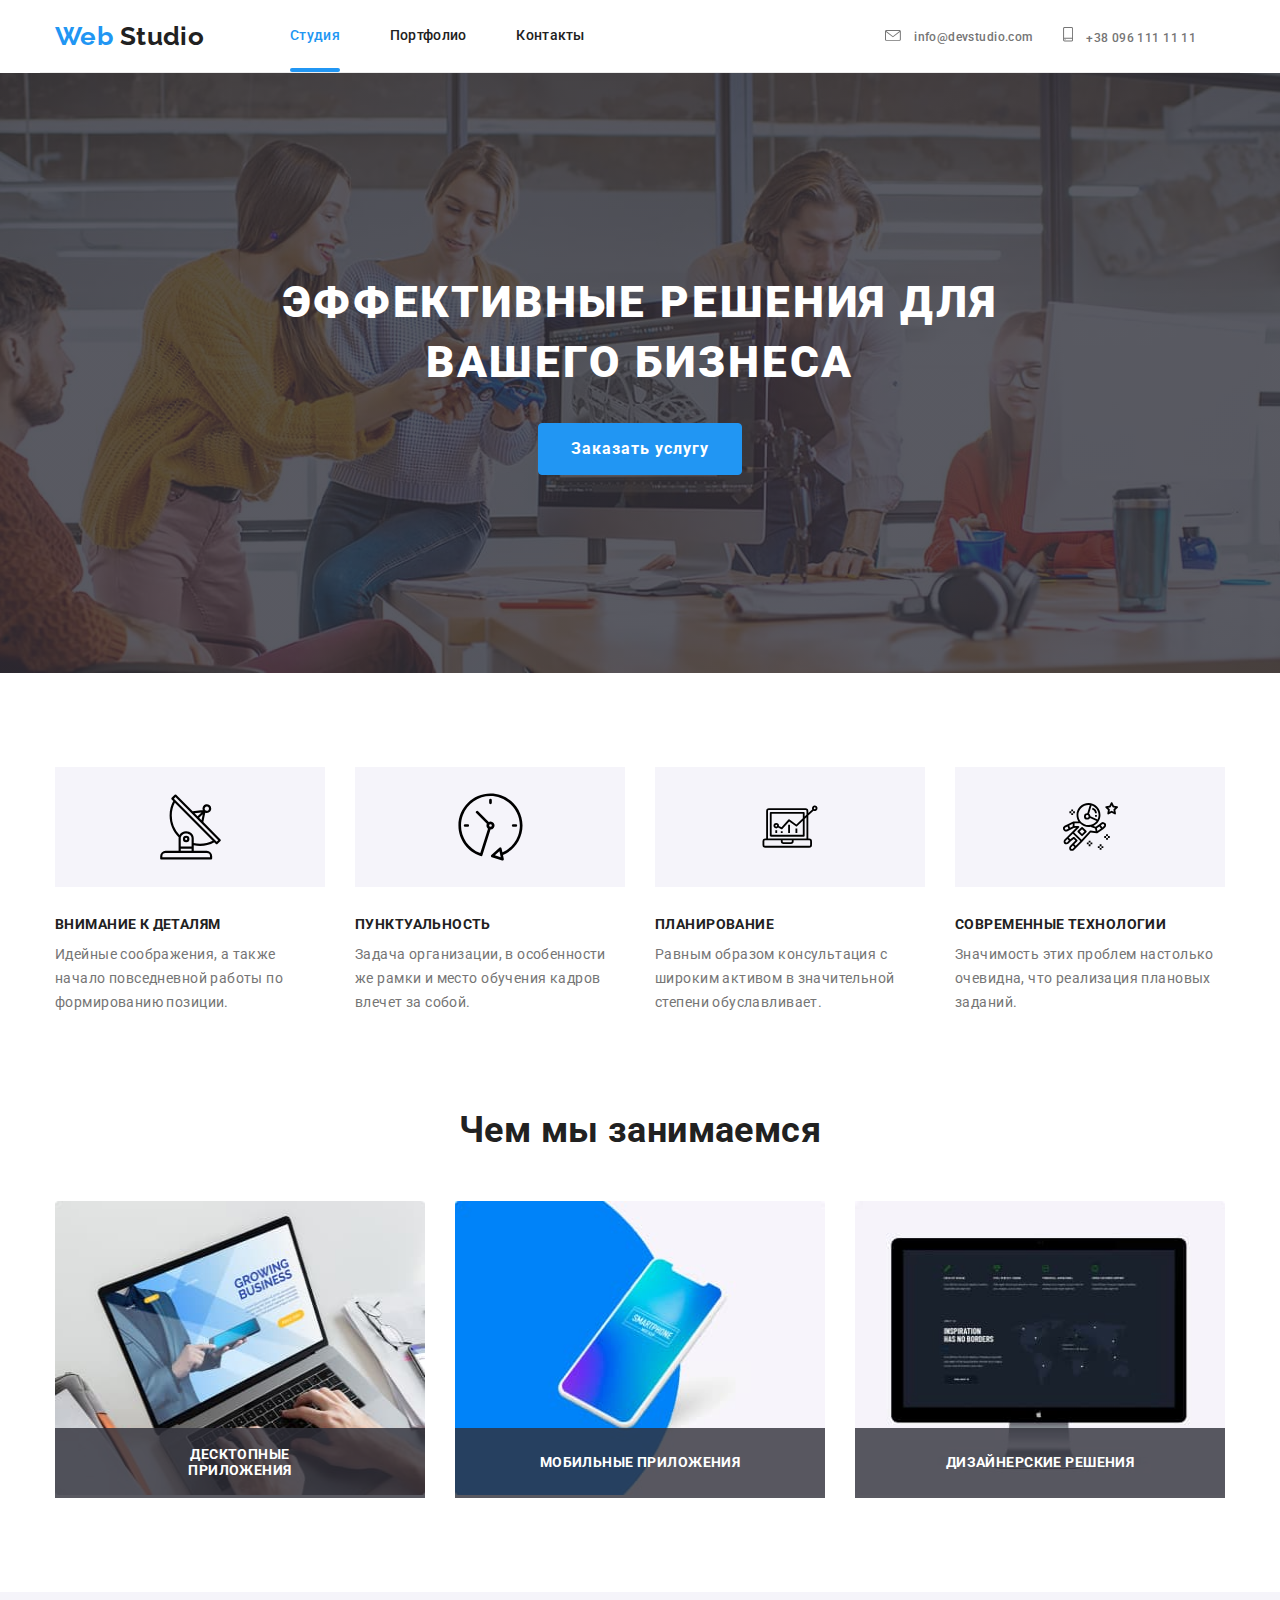
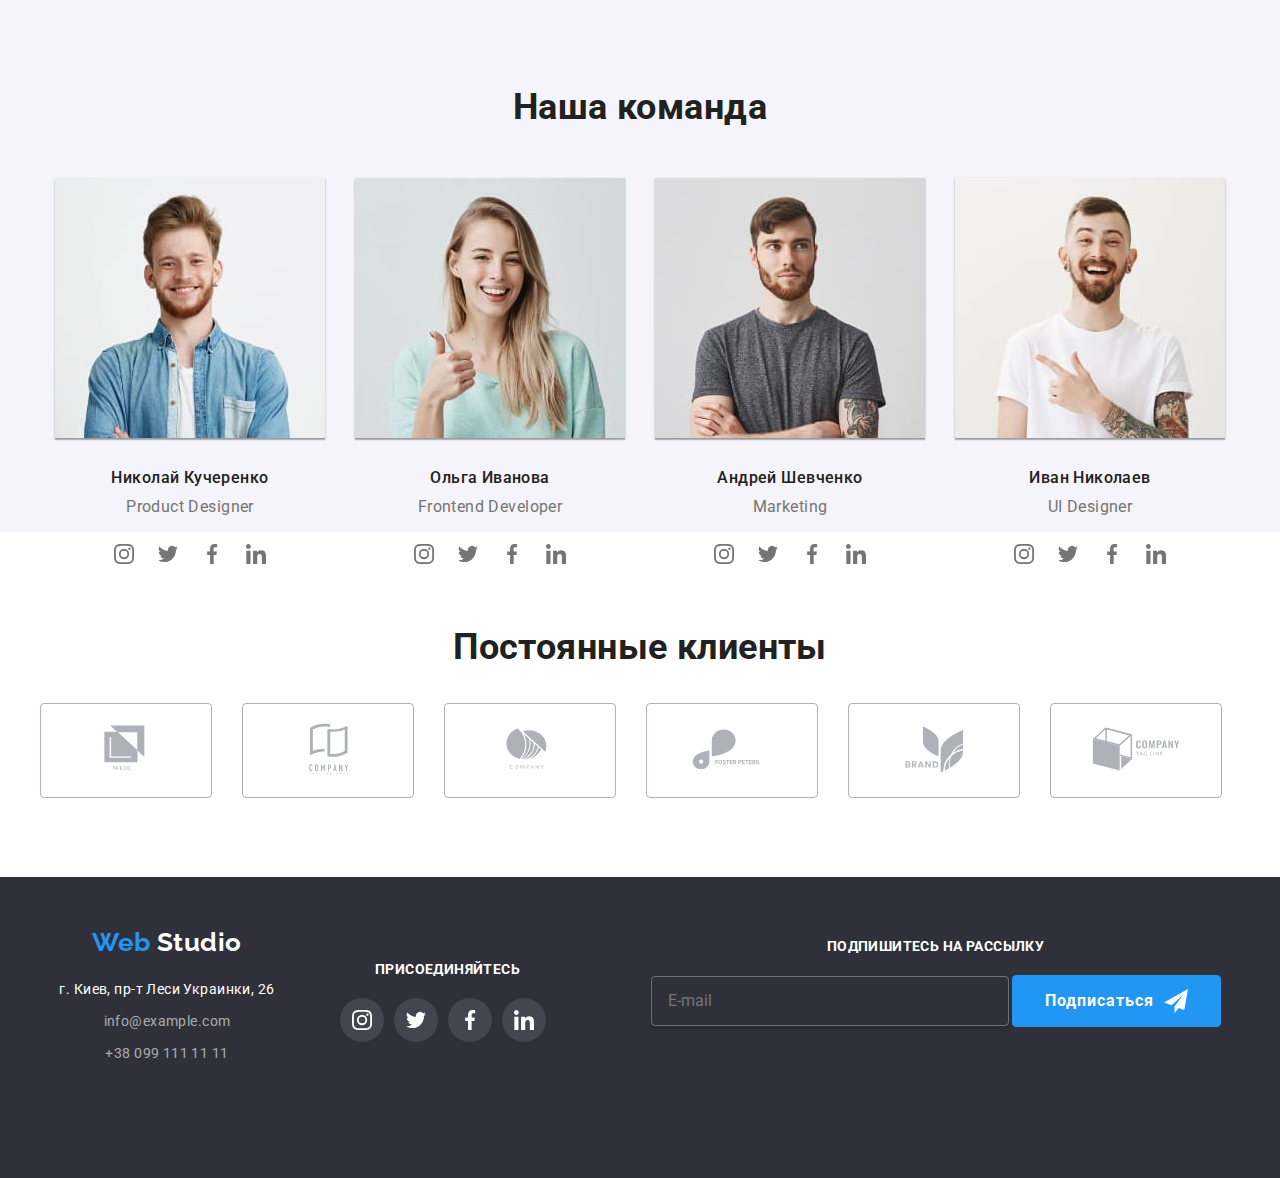
==== index.html @ 48b68327 "Questions1" ====
<!DOCTYPE html>
<html lang="ru">
  <head>
    <meta charset="UTF-8" />
    <meta name="viewport" content="width=device-width, initial-scale=1.0" />
    <title>WebStudio</title>
    <link
      href="https://fonts.googleapis.com/css2?family=Raleway:wght@700&family=Roboto:wght@400;500;700&display=swap"
      rel="stylesheet"
    />
    <link
      rel="stylesheet"
      href="https://cdnjs.cloudflare.com/ajax/libs/modern-normalize/0.6.0/modern-normalize.min.css"
    />
    <link rel="stylesheet" href="./css/main.min.css" />
  </head>
  <body>
    <!--Header-->
    <header>
      <div class="container">
        <a class="logo" href="#" lang="en"
          ><span class="logo-accent">Web</span> Studio</a
        >
        <button class="button-menu" data-menu-button>
          <svg
            width="40"
            height="40"
            aria-label="Кнопка мобильного меню"
            aria-controls="menu-container"
            aria-expanded="false"
          >
            <use class="icon-menu" href="./images/sprite.svg#menu"></use>
            <use class="icon-close" href="./images/sprite.svg#close"></use>
          </svg>
        </button>
        <div class="menu-container" id="menu-container" data-menu>
          <nav class="site-nav">
            <ul class="header-list">
              <li><a href="./index.html" class="link current">Студия</a></li>
              <li><a href="./portfolio.html" class="link">Портфолио</a></li>
              <li><a href="#" class="link">Контакты</a></li>
            </ul>
          </nav>
          <ul class="header-info">
            <li>
              <a href="mailto:info@devstudio.com" class="link-info"
                ><svg class="info-img" width="16" height="11">
                  <use href="./images/sprite.svg#envelope"></use>
                </svg>
                info@devstudio.com</a
              >
            </li>
            <li>
              <a href="tel:+380961111111" class="link-info">
                <svg class="info-img" width="10" height="15">
                  <use href="./images/sprite.svg#smartphone"></use>
                </svg>
                +38 096 111 11 11
              </a>
            </li>
          </ul>
        </div>
      </div>
    </header>
    <main>
      <!--Hero-->
      <section class="hero">
        <div class="overlay">
          <h1 class="hero-title">эффективные решения для вашего бизнеса</h1>
          <button data-modal-open class="button">Заказать услугу</button>
        </div>
      </section>
      <!--Advantages-->
      <h2 class="main-advantage-title">Преимущества</h2>
      <section class="section">
        <div class="container">
          <ul class="advantage-list">
            <li class="advantage-item">
              <div class="advantage-frame">
                <svg class="advantage-img" width="65" height="70">
                  <use href="./images/sprite.svg#antenna"></use>
                </svg>
              </div>
              <h3 class="advantage-title">Внимание к деталям</h3>
              <p class="advantage-text">
                Идейные соображения, а также начало повседневной работы по
                формированию позиции.
              </p>
            </li>
            <li class="advantage-item">
              <div class="advantage-frame">
                <svg class="advantage-img" width="67" height="70">
                  <use href="./images/sprite.svg#clock"></use>
                </svg>
              </div>
              <h3 class="advantage-title">Пунктуальность</h3>
              <p class="advantage-text">
                Задача организации, в особенности же рамки и место обучения
                кадров влечет за собой.
              </p>
            </li>
            <li class="advantage-item">
              <div class="advantage-frame">
                <svg class="advantage-img" width="70" height="55">
                  <use href="./images/sprite.svg#diagram"></use>
                </svg>
              </div>
              <h3 class="advantage-title">Планирование</h3>
              <p class="advantage-text">
                Равным образом консультация с широким активом в значительной
                степени обуславливает.
              </p>
            </li>
            <li class="advantage-item">
              <div class="advantage-frame">
                <svg class="advantage-img" width="55" height="61">
                  <use href="./images/sprite.svg#astronaut"></use>
                </svg>
              </div>
              <h3 class="advantage-title">Современные технологии</h3>
              <p class="advantage-text">
                Значимость этих проблем настолько очевидна, что реализация
                плановых заданий.
              </p>
            </li>
          </ul>
        </div>
      </section>
      <!--Acivity-->
      <section class="section activity">
        <div class="container">
          <h2 class="activity-main-title">Чем мы занимаемся</h2>
          <ul class="activity-list">
            <li class="activity-item">
              <img
                src="./images/desktop.jpg"
                alt="Ноутбук"
                height="294"
                width="370"
              />
              <div class="activity-overlay">
                <h3 class="activity-title">Десктопные приложения</h3>
              </div>
            </li>
            <li class="activity-item">
              <img
                src="./images/mobile.jpg"
                alt="Телефон"
                height="294"
                width="370"
              />
              <div class="activity-overlay">
                <h3 class="activity-title">Мобильные приложения</h3>
              </div>
            </li>
            <li class="activity-item">
              <img
                src="./images/design.jpg"
                alt="Рабочий Стол"
                height="294"
                width="370"
              />
              <div class="activity-overlay">
                <h3 class="activity-title">Дизайнерские решения</h3>
              </div>
            </li>
          </ul>
        </div>
      </section>
      <!--Team-->
      <section class="section team">
        <div class="container">
          <h2 class="team-title">Наша команда</h2>
          <ul class="team-list">
            <li class="team-item">
              <img
                srcset="
                  ./images/nik.jpg    270w,
                  ./images/nik@2x.jpg 540w,
                  ./images/nik@3x.jpg 810w
                "
                src="./images/nik.jpg"
                alt="Николай Кучеренко"
                class="team-img"
                sizes="(min-width:1200px) 20vw, (min-width:768) 25vw, 60vw"
              />
              <h3 class="team-name">Николай Кучеренко</h3>
              <p class="team-profession" lang="en">Product Designer</p>
              <ul class="social-list">
                <li class="social-item">
                  <a href="#" aria-label="Instagram">
                    <svg class="social-img" width="44" height="44">
                      <use href="./images/sprite.svg#instagram"></use>
                    </svg>
                  </a>
                </li>
                <li class="social-item">
                  <a href="#" aria-label="Twitter">
                    <svg class="social-img" width="44" height="44">
                      <use href="./images/sprite.svg#twitter"></use>
                    </svg>
                  </a>
                </li>
                <li class="social-item">
                  <a href="#" aria-label="Facebook">
                    <svg class="social-img" width="44" height="44">
                      <use href="./images/sprite.svg#facebook"></use>
                    </svg>
                  </a>
                </li>
                <li class="social-item">
                  <a href="#" aria-label="LimkedIn"
                    ><svg class="social-img" width="44" height="44">
                      <use href="./images/sprite.svg#linkedin"></use>
                    </svg>
                  </a>
                </li>
              </ul>
            </li>
            <li class="team-item">
              <img
                srcset="
                  ./images/olga.jpg    270w,
                  ./images/olga@2x.jpg 540w,
                  ./images/olga@3x.jpg 810w
                "
                src="./images/olga.jpg"
                alt="Ольга Иванова"
                class="team-img"
                sizes="(min-width:1200px) 20vw, (min-width:768) 25vw, 60vw"
              />
              <h3 class="team-name">Ольга Иванова</h3>
              <p class="team-profession" lang="en">Frontend Developer</p>
              <ul class="social-list">
                <li class="social-item">
                  <a href="#" aria-label="Instagram">
                    <svg class="social-img" width="44" height="44">
                      <use href="./images/sprite.svg#instagram"></use>
                    </svg>
                  </a>
                </li>
                <li class="social-item">
                  <a href="#" aria-label="Twitter">
                    <svg class="social-img" width="44" height="44">
                      <use href="./images/sprite.svg#twitter"></use>
                    </svg>
                  </a>
                </li>
                <li class="social-item">
                  <a href="#" aria-label="Facebook">
                    <svg class="social-img" width="44" height="44">
                      <use href="./images/sprite.svg#facebook"></use>
                    </svg>
                  </a>
                </li>
                <li class="social-item">
                  <a href="#" aria-label="LimkedIn"
                    ><svg class="social-img" width="44" height="44">
                      <use href="./images/sprite.svg#linkedin"></use>
                    </svg>
                  </a>
                </li>
              </ul>
            </li>
            <li class="team-item">
              <img
                srcset="
                  ./images/andy.jpg    270w,
                  ./images/andy@2x.jpg 540w,
                  ./images/andy@3x.jpg 810w
                "
                src="./images/andy.jpg"
                alt="Андрей Шевченко"
                class="team-img"
                sizes="(min-width:1200px) 20vw, (min-width:768) 25vw, 60vw"
              />
              <h3 class="team-name">Андрей Шевченко</h3>
              <p class="team-profession" lang="en">Marketing</p>
              <ul class="social-list">
                <li class="social-item">
                  <a href="#" aria-label="Instagram">
                    <svg class="social-img" width="44" height="44">
                      <use href="./images/sprite.svg#instagram"></use>
                    </svg>
                  </a>
                </li>
                <li class="social-item">
                  <a href="#" aria-label="Twitter">
                    <svg class="social-img" width="44" height="44">
                      <use href="./images/sprite.svg#twitter"></use>
                    </svg>
                  </a>
                </li>
                <li class="social-item">
                  <a href="#" aria-label="Facebook">
                    <svg class="social-img" width="44" height="44">
                      <use href="./images/sprite.svg#facebook"></use>
                    </svg>
                  </a>
                </li>
                <li class="social-item">
                  <a href="#" aria-label="LimkedIn"
                    ><svg class="social-img" width="44" height="44">
                      <use href="./images/sprite.svg#linkedin"></use>
                    </svg>
                  </a>
                </li>
              </ul>
            </li>
            <li class="team-item">
              <img
                srcset="
                  ./images/ivan.jpg    270w,
                  ./images/ivan@2x.jpg 540w,
                  ./images/ivan@3x.jpg 810w
                "
                src="./images/ivan.jpg"
                alt="Иван Николаев"
                class="team-img"
                sizes="(min-width:1200px) 20vw, (min-width:768) 25vw, 60vw"
              />
              <h3 class="team-name">Иван Николаев</h3>
              <p class="team-profession" lang="en">UI Designer</p>
              <ul class="social-list">
                <li class="social-item">
                  <a href="#" aria-label="Instagram">
                    <svg class="social-img" width="44" height="44">
                      <use href="./images/sprite.svg#instagram"></use>
                    </svg>
                  </a>
                </li>
                <li class="social-item">
                  <a href="#" aria-label="Twitter">
                    <svg class="social-img" width="44" height="44">
                      <use href="./images/sprite.svg#twitter"></use>
                    </svg>
                  </a>
                </li>
                <li class="social-item">
                  <a href="#" aria-label="Facebook">
                    <svg class="social-img" width="44" height="44">
                      <use href="./images/sprite.svg#facebook"></use>
                    </svg>
                  </a>
                </li>
                <li class="social-item">
                  <a href="#" aria-label="LimkedIn"
                    ><svg class="social-img" width="44" height="44">
                      <use href="./images/sprite.svg#linkedin"></use>
                    </svg>
                  </a>
                </li>
              </ul>
            </li>
          </ul>
        </div>
      </section>
      <!--Clients-->
      <section class="section">
        <div class="container">
          <h2 class="clients-title">Постоянные клиенты</h2>
          <ul class="client-list">
            <li class="client-item">
              <a href=""
                ><svg class="client-img" width="170" height="90">
                  <use href="./images/sprite.svg#client1"></use>
                </svg>
              </a>
            </li>
            <li class="client-item">
              <a href=""
                ><svg class="client-img" width="170" height="90">
                  <use href="./images/sprite.svg#client2"></use>
                </svg>
              </a>
            </li>
            <li class="client-item">
              <a href=""
                ><svg class="client-img" width="170" height="90">
                  <use href="./images/sprite.svg#client3"></use>
                </svg>
              </a>
            </li>
            <li class="client-item">
              <a href=""
                ><svg class="client-img" width="170" height="90">
                  <use href="./images/sprite.svg#client4"></use>
                </svg>
              </a>
            </li>
            <li class="client-item">
              <a href=""
                ><svg class="client-img" width="170" height="90">
                  <use href="./images/sprite.svg#client5"></use>
                </svg>
              </a>
            </li>
            <li class="client-item">
              <a href=""
                ><svg class="client-img" width="170" height="90">
                  <use href="./images/sprite.svg#client6"></use>
                </svg>
              </a>
            </li>
          </ul>
        </div>
      </section>
    </main>
    <!-- Footer -->
    <footer class="footer">
      <div class="container">
        <div class="footer-list">
          <div class="footer-nav">
            <div class="footer-address">
              <a class="logo logo-secondary" href="" lang="en"
                ><span class="logo-accent">Web</span> Studio</a
              >
              <address class="address">
                <div class="physical-address">
                  г. Киев, пр-т Леси Украинки, 26
                </div>
                <div class="email-address">info@example.com</div>
                <div class="phone-address">+38 099 111 11 11</div>
              </address>
            </div>
            <div class="footer-social">
              <p class="social-title">присоединяйтесь</p>
              <ul class="social-list">
                <li class="social-item">
                  <a href="#" aria-label="Instagram">
                    <svg class="social-img" width="44" height="44">
                      <use href="./images/sprite.svg#instagram"></use>
                    </svg>
                  </a>
                </li>
                <li class="social-item">
                  <a href="#" aria-label="Twitter">
                    <svg class="social-img" width="44" height="44">
                      <use href="./images/sprite.svg#twitter"></use>
                    </svg>
                  </a>
                </li>
                <li class="social-item">
                  <a href="#" aria-label="Facebook">
                    <svg class="social-img" width="44" height="44">
                      <use href="./images/sprite.svg#facebook"></use>
                    </svg>
                  </a>
                </li>
                <li class="social-item">
                  <a href="#" aria-label="LimkedIn"
                    ><svg class="social-img" width="44" height="44">
                      <use href="./images/sprite.svg#linkedin"></use>
                    </svg>
                  </a>
                </li>
              </ul>
            </div>
          </div>
          <div>
            <form>
              <label>
                <p class="social-title">Подпишитесь на рассылку</p>
                <input
                  type="email"
                  name="email"
                  class="signup-input"
                  placeholder="E-mail"
                />
              </label>
              <button type="submit" class="button">
                Подписаться
                <svg class="button-img" height="24" width="24">
                  <use href="./images/sprite.svg#send"></use>
                </svg>
              </button>
            </form>
          </div>
        </div>
      </div>
    </footer>
    <!-- Backdrop + modal -->
    <div class="backdrop is-hidden" data-modal>
      <form>
        <div class="modal">
          <p class="modal-title">Оставьте свои данные, мы вам перезвоним</p>
          <label class="form-field">
            <svg class="modal-img" height="18" width="18">
              <use href="./images/sprite.svg#person-black"></use>
            </svg>
            <input type="text" class="form-input" placeholder=" " />
            <span class="form-label">Имя</span>
          </label>
          <label class="form-field">
            <svg class="modal-img" height="18" width="18">
              <use href="./images/sprite.svg#phone-black"></use>
            </svg>
            <input type="tel" class="form-input" placeholder=" " />
            <span class="form-label">Телефон</span>
          </label>
          <label class="form-field">
            <svg class="modal-img" height="18" width="18">
              <use href="./images/sprite.svg#email-black"></use>
            </svg>
            <input type="email" class="form-input" placeholder=" " />
            <span class="form-label">Почта</span>
          </label>
          <label class="comment-field">
            <textarea
              name="comment"
              class="comment-area"
              placeholder=" "
            ></textarea>
            <span class="comment-label">Комментарий</span>
          </label>
          <label class="agreement"
            ><input type="checkbox" class="checkbox" />
            <span class="checkbox-icon"></span>
            Соглашаюсь с рассылкой и принимаю
            <a href="#" class="agreement-link">Условия договора</a>
          </label>
          <button class="button">Отправить</button>
          <button class="button-close" data-modal-close>
            <svg class="" height="18" width="18">
              <use href="./images/sprite.svg#close-black"></use>
            </svg>
          </button>
        </div>
      </form>
    </div>
    <script src="./js/menu.js"></script>
    <script src="./js/modal.js"></script>
  </body>
</html>
---- css/main.min.css ----
body{color:#757575;background-color:#ffffff;font-family:Roboto;font-size:14px;font-weight:400;letter-spacing:0.02em}@media screen and (min-width: 1200px){body{letter-spacing:0.03em}}ul{list-style:none;padding:0;margin:0}.container{padding:0 15px;margin:0 auto;text-align:center}@media screen and (min-width: 480px){.container{width:480px}}@media screen and (min-width: 768px){.container{width:768px}}@media screen and (min-width: 1200px){.container{width:1200px}}.section{padding-bottom:60px;padding-top:60px}@media screen and (min-width: 1200px){.section{padding-bottom:94px;padding-top:94px}}.section.activity{padding-top:0}.button{display:-webkit-inline-box;display:-ms-inline-flexbox;display:inline-flex;border-radius:4px;padding:10px 32px;color:#ffffff;background-color:#2196f3;border:1px solid #2196f3;font-weight:700;font-size:16px;line-height:30px;text-align:center;letter-spacing:0.06em;text-decoration:none;-webkit-box-align:center;-ms-flex-align:center;align-items:center;-webkit-transition:color 250ms cubic-bezier(0.4, 0, 0.2, 1),background-color 250ms cubic-bezier(0.4, 0, 0.2, 1);transition:color 250ms cubic-bezier(0.4, 0, 0.2, 1),background-color 250ms cubic-bezier(0.4, 0, 0.2, 1);cursor:pointer}.button:hover,.button:focus{color:#2196f3;background-color:#ffffff}.button-img{display:-webkit-inline-box;display:-ms-inline-flexbox;display:inline-flex;margin-left:10px;fill:currentColor}.logo{color:#212121;text-decoration:none;font-family:Raleway;font-weight:700;font-size:24px;line-height:1.17}@media screen and (min-width: 768px){.logo{margin-right:80px}}@media screen and (min-width: 1200px){.logo{font-size:26px;line-height:1.19;margin-right:86px}}.logo.logo-secondary{color:#ffffff}.logo-accent{color:#2196f3}header{position:relative}header .container{display:-webkit-box;display:-ms-flexbox;display:flex;border-bottom:1px solid #ececec;-webkit-box-align:center;-ms-flex-align:center;align-items:center}@media screen and (max-width: 767px){header .container{-webkit-box-pack:justify;-ms-flex-pack:justify;justify-content:space-between;padding:15px}}.button-menu{display:-webkit-inline-box;display:-ms-inline-flexbox;display:inline-flex;margin:0;padding:0;border:none;background-color:transparent}.button-menu .icon-close{display:none}.button-menu.is-open .icon-close{display:block}.button-menu.is-open .icon-menu{display:none}@media screen and (min-width: 767px){.button-menu{display:none}}.icon-menu:hover{fill:#2196f3}.icon-close:hover{fill:#2196f3}.menu-container{display:-webkit-box;display:-ms-flexbox;display:flex;text-align:center;-webkit-box-align:center;-ms-flex-align:center;align-items:center}.menu-container.is-open{display:block}@media screen and (max-width: 767px){.menu-container{display:none;position:absolute;top:100%;left:0;width:100%;background-color:#fff;padding:60px 0;-webkit-box-shadow:0px 1px 3px rgba(0,0,0,0.16),0px 2px 4px rgba(0,0,0,0.08),0px 4px 8px rgba(0,0,0,0.04);box-shadow:0px 1px 3px rgba(0,0,0,0.16),0px 2px 4px rgba(0,0,0,0.08),0px 4px 8px rgba(0,0,0,0.04)}}@media screen and (max-width: 767px){.header-list li:not(:last-child){margin-bottom:50px}}header .link{display:inline-block;padding:10px 0;font-family:inherit;font-weight:500;font-size:18px;line-height:1.17;letter-spacing:0.02em;color:#212121;text-decoration:none}@media screen and (min-width: 768px){header .link{font-size:14px;line-height:1.14;padding:28px 0}}header .link:hover,header .link:focus{color:#2196f3}.link.current{position:relative;color:#2196f3}.link.current::after{position:absolute;content:"";display:block;bottom:0;width:100%;height:4px;border-radius:2px;background-color:#2196f3}header .link-info{font-family:inherit;font-weight:500;font-size:18px;line-height:1.17;color:#757575;text-decoration:none}@media screen and (min-width: 768px){header .link-info{font-size:12px;line-height:1.17}}header .link-info:hover,header .link-info:focus{color:#2196f3}.info-img{margin-right:10px;fill:currentColor}@media screen and (min-width: 768px){.header-info{text-align:left}}@media screen and (max-width: 767px){.header-info{margin-top:60px}.header-info li:not(:first-child){margin-top:16px}}@media screen and (min-width: 1200px){.header-info{display:-webkit-box;display:-ms-flexbox;display:flex;-webkit-box-align:center;-ms-flex-align:center;align-items:center}.header-info li:not(:last-child){margin-right:30px}}@media screen and (min-width: 768px){.header-list{display:-webkit-box;display:-ms-flexbox;display:flex}.header-list li:not(:last-child){margin-right:50px}}.site-nav{-webkit-box-align:center;-ms-flex-align:center;align-items:center}@media screen and (min-width: 768px){.site-nav{margin-right:80px}}@media screen and (min-width: 1200px){.site-nav{margin-right:300px}}.hero{text-align:center;display:-webkit-box;display:-ms-flexbox;display:flex;-webkit-box-pack:center;-ms-flex-pack:center;justify-content:center}.overlay{max-width:1600px;height:400px;padding:118px 60px;background-image:-webkit-gradient(linear, left top, left bottom, from(rgba(47,48,58,0.8)), to(rgba(47,48,58,0.8))),url("../images/hero-mobile.jpg");background-image:linear-gradient(rgba(47,48,58,0.8), rgba(47,48,58,0.8)),url("../images/hero-mobile.jpg");background-repeat:no-repeat;background-position:center;background-size:cover}@media screen and (min-device-pixel-ratio: 2), screen and (-webkit-min-device-pixel-ratio: 2), screen and (min-resolution: 192dpi), screen and (min-resolution: 2dppx){.overlay{background-image:-webkit-gradient(linear, left top, left bottom, from(rgba(47,48,58,0.8)), to(rgba(47,48,58,0.8))),url("../images/hero-mobile@2x.jpg");background-image:linear-gradient(rgba(47,48,58,0.8), rgba(47,48,58,0.8)),url("../images/hero-mobile@2x.jpg")}}@media screen and (min-width: 768px){.overlay{background-image:-webkit-gradient(linear, left top, left bottom, from(rgba(47,48,58,0.8)), to(rgba(47,48,58,0.8))),url("../images/hero-tablet.jpg");background-image:linear-gradient(rgba(47,48,58,0.8), rgba(47,48,58,0.8)),url("../images/hero-tablet.jpg")}}@media screen and (min-device-pixel-ratio: 2), screen and (-webkit-min-device-pixel-ratio: 2), screen and (min-resolution: 192dpi), screen and (min-resolution: 2dppx){.overlay{background-image:-webkit-gradient(linear, left top, left bottom, from(rgba(47,48,58,0.8)), to(rgba(47,48,58,0.8))),url("../images/hero-tablet@2x.jpg");background-image:linear-gradient(rgba(47,48,58,0.8), rgba(47,48,58,0.8)),url("../images/hero-tablet@2x.jpg")}}@media screen and (min-width: 1200px){.overlay{height:600px;padding:200px 237px;background-image:-webkit-gradient(linear, left top, left bottom, from(rgba(47,48,58,0.8)), to(rgba(47,48,58,0.8))),url("../images/hero-desktop.jpg");background-image:linear-gradient(rgba(47,48,58,0.8), rgba(47,48,58,0.8)),url("../images/hero-desktop.jpg")}}@media screen and (min-device-pixel-ratio: 2), screen and (-webkit-min-device-pixel-ratio: 2), screen and (min-resolution: 192dpi), screen and (min-resolution: 2dppx){.overlay{background-image:-webkit-gradient(linear, left top, left bottom, from(rgba(47,48,58,0.8)), to(rgba(47,48,58,0.8))),url("../images/hero-desktop@2x.jpg");background-image:linear-gradient(rgba(47,48,58,0.8), rgba(47,48,58,0.8)),url("../images/hero-desktop@2x.jpg")}}.hero-title{margin-top:0;margin-bottom:30px;font-weight:900;font-size:26px;line-height:1.62;letter-spacing:0.06em;text-transform:uppercase;color:#ffffff}@media screen and (min-width: 1200px){.hero-title{font-size:44px;line-height:1.36}}.main-advantage-title{position:absolute;width:1px;height:1px;margin:-1px;border:0;padding:0;clip:rect(0 0 0 0);overflow:hidden}.advantage-list{margin:-15px}@media screen and (min-width: 768px){.advantage-list{display:-webkit-box;display:-ms-flexbox;display:flex;-ms-flex-wrap:wrap;flex-wrap:wrap}}.advantage-item{text-align:center;margin:15px}@media screen and (min-width: 768px){.advantage-item{text-align:start;width:calc((100% - 4 * 15px) / 2)}}@media screen and (min-width: 1200px){.advantage-item{width:calc((100% - 8 * 15px) / 4)}}.advantage-frame{display:-webkit-box;display:-ms-flexbox;display:flex;margin-bottom:30px;width:270px;height:120px;background:#f5f4fa;-webkit-box-pack:center;-ms-flex-pack:center;justify-content:center;-webkit-box-align:center;-ms-flex-align:center;align-items:center}.advantage-title{margin-top:0;margin-bottom:10px;font-weight:700;font-size:inherit;line-height:1.14;text-transform:uppercase;color:#212121}.advantage-text{margin-top:0;margin-bottom:0;line-height:1.71}.section.activity{display:none}@media screen and (min-width: 1200px){.section.activity{display:block}}.activity-main-title{margin-top:0;margin-bottom:50px;font-weight:700;font-size:36px;line-height:1.17;text-align:center;color:#212121}.activity-list{display:-webkit-box;display:-ms-flexbox;display:flex}.activity-item{position:relative}.activity-item:not(:last-child){margin-right:30px}.activity-overlay{position:absolute;bottom:0px;width:100%;height:70px;background-color:rgba(47,48,58,0.8)}.activity-title{position:absolute;top:50%;left:50%;margin:0;-webkit-transform:translate(-50%, -50%);transform:translate(-50%, -50%);width:205px;font-weight:700;font-size:inherit;line-height:1.14;text-align:center;text-transform:uppercase;color:#ffffff}.section.team{background-color:#f5f4fa}.team-title{margin-top:0;margin-bottom:30px;font-weight:700;font-size:28px;line-height:1.18;text-align:center;color:#212121}@media screen and (min-width: 1200px){.team-title{margin-bottom:50px;font-size:36px;line-height:1.17}}.team-list{display:-webkit-box;display:-ms-flexbox;display:flex;-ms-flex-wrap:wrap;flex-wrap:wrap}.team-item{width:450px;height:320px;background:#ffffff;-webkit-box-shadow:0px 2px 1px rgba(0,0,0,0.2),0px 1px 1px rgba(0,0,0,0.14),0px 1px 3px rgba(0,0,0,0.12);box-shadow:0px 2px 1px rgba(0,0,0,0.2),0px 1px 1px rgba(0,0,0,0.14),0px 1px 3px rgba(0,0,0,0.12)}@media screen and (min-width: 768px){.team-item{width:354px}}@media screen and (min-width: 1200px){.team-item{width:270px;height:260px}}@media screen and (max-width: 1199px){.team-item{margin-bottom:30px}}.team-item:not(:last-child){margin-right:30px}.team-img{display:block;margin-bottom:30px;height:100%;width:100%;-o-object-fit:cover;object-fit:cover}.team-name{margin-top:0;margin-bottom:10px;font-weight:500;font-size:16px;line-height:1.19;color:#212121}.team-profession{margin-top:0;margin-bottom:16px;font-size:16px;line-height:1.19}.social-img{fill:#757575;border-radius:50%;-webkit-transition:fill 250ms cubic-bezier(0.4, 0, 0.2, 1),background-color 250ms cubic-bezier(0.4, 0, 0.2, 1);transition:fill 250ms cubic-bezier(0.4, 0, 0.2, 1),background-color 250ms cubic-bezier(0.4, 0, 0.2, 1)}.social-img:hover{fill:#ffffff;background-color:#2196f3}.social-list{display:-webkit-box;display:-ms-flexbox;display:flex;-webkit-box-pack:center;-ms-flex-pack:center;justify-content:center}.clients-title{margin-top:0;margin-bottom:30px;font-size:28px;line-height:1.18;text-align:center;color:#212121}@media screen and (min-width: 1200px){.clients-title{margin-bottom:50px;font-size:36px;line-height:1.17}}.client-list{display:-webkit-box;display:-ms-flexbox;display:flex;-ms-flex-wrap:wrap;flex-wrap:wrap;margin:-15px}.client-item{color:#afb1b8;border:1px solid #afb1b8;border-radius:4px;-webkit-transition:border-radius 250ms cubic-bezier(0.4, 0, 0.2, 1);transition:border-radius 250ms cubic-bezier(0.4, 0, 0.2, 1);margin:15px}@media screen and (max-width: 767px){.client-item{width:calc((100% - 4 * 15px) / 2)}}@media screen and (min-width: 768px) and (max-width: 1200px){.client-item{width:calc((100% - 6 * 15px) / 3)}}@media screen and (min-width: 1200px){.client-item{margin:0}}.client-item:hover{border:1px solid #2196f3}@media screen and (min-width: 1200px){.client-item:not(:last-child){margin-right:30px}}.client-link{color:#afb1b8}.client-img{fill:#afb1b8;-webkit-transition:fill 250ms cubic-bezier(0.4, 0, 0.2, 1);transition:fill 250ms cubic-bezier(0.4, 0, 0.2, 1)}.client-img:hover{fill:#2196f3}.buttons{margin-bottom:50px;display:-webkit-box;display:-ms-flexbox;display:flex;-ms-flex-wrap:wrap;flex-wrap:wrap;-webkit-box-pack:start;-ms-flex-pack:start;justify-content:start}@media screen and (min-width: 768px){.buttons{-webkit-box-pack:center;-ms-flex-pack:center;justify-content:center}}.filter-button:not(:last-child){margin-right:8px}.filter-button{display:block;padding:6px 22px;font-weight:500;font-size:16px;line-height:1.63;text-align:center;letter-spacing:0.03em;color:#212121;background:#f5f4fa;border:none;border-radius:4px;-webkit-transition:background-color 250ms cubic-bezier(0.4, 0, 0.2, 1),color 250ms cubic-bezier(0.4, 0, 0.2, 1);transition:background-color 250ms cubic-bezier(0.4, 0, 0.2, 1),color 250ms cubic-bezier(0.4, 0, 0.2, 1)}@media screen and (max-width: 767px){.filter-button{margin-bottom:10px}}.filter-button:focus,.filter-button:hover{color:#ffffff;background-color:#2196f3}.project-list{display:-webkit-box;display:-ms-flexbox;display:flex;-ms-flex-wrap:wrap;flex-wrap:wrap}.project-item{width:450x;height:294px;border:1px solid #eeeeee;border-radius:5px;-webkit-transition:-webkit-box-shadow 250ms cubic-bezier(0.4, 0, 0.2, 1);transition:-webkit-box-shadow 250ms cubic-bezier(0.4, 0, 0.2, 1);transition:box-shadow 250ms cubic-bezier(0.4, 0, 0.2, 1);transition:box-shadow 250ms cubic-bezier(0.4, 0, 0.2, 1), -webkit-box-shadow 250ms cubic-bezier(0.4, 0, 0.2, 1)}@media screen and (min-width: 768px){.project-item{width:calc((100% - 4 * 15px) / 2)}}@media screen and (min-width: 1200px){.project-item{width:calc((100% - 6 * 15px) / 3)}}.project-item:hover{-webkit-box-shadow:1px 4px 6px rgba(0,0,0,0.16),0px 4px 4px rgba(0,0,0,0.06),0px 1px 1px rgba(0,0,0,0.12);box-shadow:1px 4px 6px rgba(0,0,0,0.16),0px 4px 4px rgba(0,0,0,0.06),0px 1px 1px rgba(0,0,0,0.12)}.project-item:not(:nth-child(3n)){margin-right:30px}.project-item:not(:nth-last-child(-n+3)){margin-bottom:30px}.filter-button{font-weight:500;font-size:16px;line-height:1.63;text-align:center;color:#212121;cursor:pointer}.project-item a{text-decoration:none}.project-img{width:370px;height:294px}.project-hover p{margin:0px;font-size:18px;line-height:1.56;color:#ffffff}.project-wrap{position:relative;margin-bottom:20px;width:370px;height:294px;overflow:hidden}.project-hover{position:absolute;bottom:0px;width:100%;height:100%;padding:63px 23px;background-color:rgba(33,150,243,0.9);-webkit-transform:translateY(100%);transform:translateY(100%);-webkit-transition:-webkit-transform 250ms cubic-bezier(0.4, 0, 0.2, 1);transition:-webkit-transform 250ms cubic-bezier(0.4, 0, 0.2, 1);transition:transform 250ms cubic-bezier(0.4, 0, 0.2, 1);transition:transform 250ms cubic-bezier(0.4, 0, 0.2, 1), -webkit-transform 250ms cubic-bezier(0.4, 0, 0.2, 1)}.project-item:hover .project-hover{-webkit-transform:translateY(0);transform:translateY(0)}.project-name{margin-top:0;margin-bottom:4px;font-weight:700;font-size:18px;line-height:2;letter-spacing:0.06em;color:#212121}.project-class{margin-top:0;margin-bottom:20px;font-size:16px;line-height:1.88;color:#757575}.backdrop{position:fixed;top:0px;left:0px;width:100%;height:100%;background:rgba(0,0,0,0.2);opacity:1;-webkit-transition:opacity 250ms cubic-bezier(0.4, 0, 0.2, 1);transition:opacity 250ms cubic-bezier(0.4, 0, 0.2, 1);overflow-y:scroll}.backdrop.is-hidden{opacity:0;pointer-events:none}.backdrop.is-hidden .modal{-webkit-transform:translate(-50%, -50%) scale(1.2);transform:translate(-50%, -50%) scale(1.2)}.modal{position:absolute;display:-webkit-box;display:-ms-flexbox;display:flex;-webkit-box-orient:vertical;-webkit-box-direction:normal;-ms-flex-direction:column;flex-direction:column;-webkit-box-align:center;-ms-flex-align:center;align-items:center;top:50%;left:50%;-webkit-transform:translate(-50%, -50%) scale(1);transform:translate(-50%, -50%) scale(1);-webkit-transition:-webkit-transform 250ms cubic-bezier(0.4, 0, 0.2, 1);transition:-webkit-transform 250ms cubic-bezier(0.4, 0, 0.2, 1);transition:transform 250ms cubic-bezier(0.4, 0, 0.2, 1);transition:transform 250ms cubic-bezier(0.4, 0, 0.2, 1), -webkit-transform 250ms cubic-bezier(0.4, 0, 0.2, 1);padding:40px;width:450px;height:609px;background:#ffffff;-webkit-box-shadow:0px 2px 1px rgba(0,0,0,0.2),0px 1px 1px rgba(0,0,0,0.14),0px 1px 3px rgba(0,0,0,0.12);box-shadow:0px 2px 1px rgba(0,0,0,0.2),0px 1px 1px rgba(0,0,0,0.14),0px 1px 3px rgba(0,0,0,0.12);border-radius:4px}@media screen and (min-width: 1200px){.modal{width:528px;height:581px}}.button-close{position:absolute;top:8px;right:8px;background-color:#fff;height:30px;width:30px;padding:0;border-radius:50%;border:1px solid white;-webkit-box-shadow:0px 2px 1px rgba(0,0,0,0.2),0px 1px 1px rgba(0,0,0,0.14),0px 1px 3px rgba(0,0,0,0.12);box-shadow:0px 2px 1px rgba(0,0,0,0.2),0px 1px 1px rgba(0,0,0,0.14),0px 1px 3px rgba(0,0,0,0.12);cursor:pointer}.button-close:hover{fill:#2196f3}.modal-title{text-align:center;font-weight:700;font-size:20px;line-height:1.5;color:#212121;margin:0px 0px 30px}@media screen and (min-width: 1200px){.modal-title{line-height:1.15}}.form-field{position:relative;width:100%;margin-bottom:28px}.form-input{width:100%;padding:12px 42px;border:1px solid rgba(33,33,33,0.2);border-radius:4px;font-size:14px;line-height:1.14;letter-spacing:0.01em;cursor:pointer;color:#757575}.form-field:focus-within .form-input{border-color:#2196f3;outline:1px solid #2196f3}.modal-img{position:absolute;top:11px;left:16px}.form-field:focus-within .modal-img{fill:#2196f3}.form-label{position:absolute;top:12px;left:42px;-webkit-transition:-webkit-transform 250ms cubic-bezier(0.4, 0, 0.2, 1);transition:-webkit-transform 250ms cubic-bezier(0.4, 0, 0.2, 1);transition:transform 250ms cubic-bezier(0.4, 0, 0.2, 1);transition:transform 250ms cubic-bezier(0.4, 0, 0.2, 1), -webkit-transform 250ms cubic-bezier(0.4, 0, 0.2, 1)}.form-field:focus-within .form-label{-webkit-transform:translate(-26px, -32px);transform:translate(-26px, -32px);color:#2196f3}.form-input:not(:placeholder-shown)+.form-label{-webkit-transform:translate(-26px, -32px);transform:translate(-26px, -32px);color:#2196f3}.comment-area{width:370px;height:120px;margin-bottom:20px;resize:none;border-radius:4px;padding:12px 16px;cursor:pointer}@media screen and (min-width: 1200px){.comment-area{width:448px}}.comment-area:focus-within{outline:2px solid #2196f3}.comment-field{position:relative}.comment-label{position:absolute;top:12px;left:16px;color:#757575;-webkit-transition:-webkit-transform 250ms cubic-bezier(0.4, 0, 0.2, 1);transition:-webkit-transform 250ms cubic-bezier(0.4, 0, 0.2, 1);transition:transform 250ms cubic-bezier(0.4, 0, 0.2, 1);transition:transform 250ms cubic-bezier(0.4, 0, 0.2, 1), -webkit-transform 250ms cubic-bezier(0.4, 0, 0.2, 1)}.comment-field:focus-within .comment-label{-webkit-transform:translateY(-32px);transform:translateY(-32px);color:#2196f3}.comment-area:not(:placeholder-shown)+.comment-label{-webkit-transform:translateY(-32px);transform:translateY(-32px);color:#2196f3}.agreement{display:-webkit-box;display:-ms-flexbox;display:flex;-webkit-box-align:center;-ms-flex-align:center;align-items:center;margin-bottom:30px;font-size:12px;line-height:1.17px}.checkbox{position:absolute;width:1px;height:1px;margin:-1px;border:0;padding:0;clip:rect(0 0 0 0);overflow:hidden}.checkbox-icon{display:inline-block;width:15px;height:15px;border:2px solid #212121;border-radius:4px;margin-right:8px}.checkbox:checked+.checkbox-icon{border-color:#2196f3;background-color:#2196f3;background-image:url(../images/check.svg);background-size:contain;background-origin:border-box}.agreement-link{color:#2196f3;margin-left:3px}.footer{background-color:#2f303a}footer .logo{margin-right:0}footer .container{padding-bottom:24px;display:-webkit-box;display:-ms-flexbox;display:flex;-webkit-box-align:center;-ms-flex-align:center;align-items:center;-webkit-box-pack:center;-ms-flex-pack:center;justify-content:center}.footer-list{text-align:center;padding:48px 0px 28px}@media screen and (min-width: 1200px){.footer-list{display:-webkit-box;display:-ms-flexbox;display:flex;-webkit-box-align:baseline;-ms-flex-align:baseline;align-items:baseline}}.address{display:block;font-style:normal;text-align:center;font-weight:400;line-height:1.71;letter-spacing:0.03em;color:rgba(255,255,255,0.6)}.physical-address{color:#ffffff;margin-top:20px;margin-bottom:8px}.social-title{font-weight:700;font-size:14px;line-height:1.14;text-transform:uppercase;color:#ffffff;margin-bottom:20px}.footer-social{margin-bottom:60px}@media screen and (min-width: 1200px){.footer-social{margin-right:95px}}.footer-social .social-img{margin-right:10px;fill:#ffffff;background-color:rgba(255,255,255,0.1);border-radius:50%}.email-address{margin-bottom:8px}.footer-address{margin-bottom:60px}@media screen and (min-width: 768px){.footer-address{margin-right:65px}}.social-list{display:-webkit-box;display:-ms-flexbox;display:flex;-webkit-box-pack:center;-ms-flex-pack:center;justify-content:center}.signup-input{width:450px;padding:14px 16px;margin-bottom:20px;font-size:16px;line-height:1.25;color:rgba(255,255,255,0.6);background-color:inherit;border:1px solid rgba(255,255,255,0.3);-webkit-box-shadow:0px 4px 4px rgba(0,0,0,0.15);box-shadow:0px 4px 4px rgba(0,0,0,0.15);border-radius:4px}@media screen and (max-width: 1199px){.signup-input{display:block}}@media screen and (min-width: 1200px){.signup-input{width:358px}}.signup-input:hover,.signup-input:focus{outline:none}@media screen and (min-width: 768px){.footer-nav{display:-webkit-box;display:-ms-flexbox;display:flex;-webkit-box-align:center;-ms-flex-align:center;align-items:center}}
/*# sourceMappingURL=main.min.css.map */
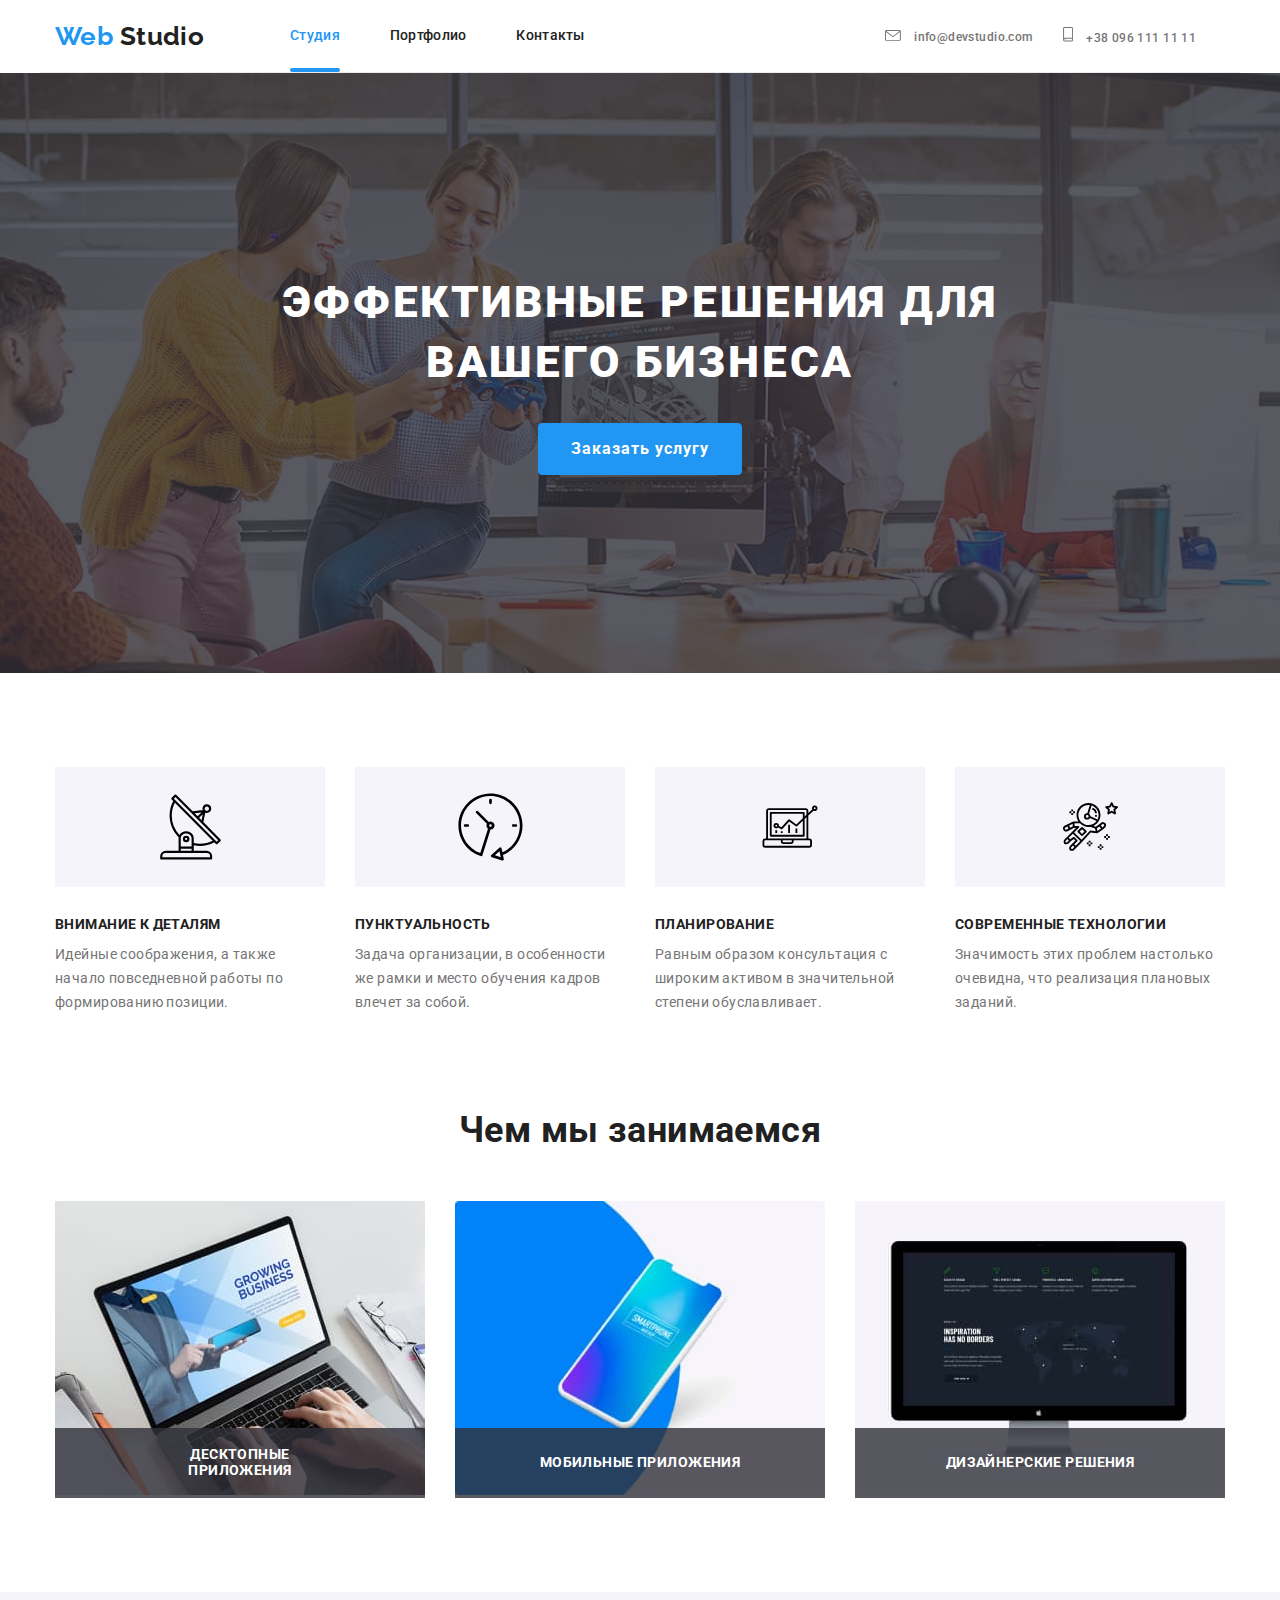
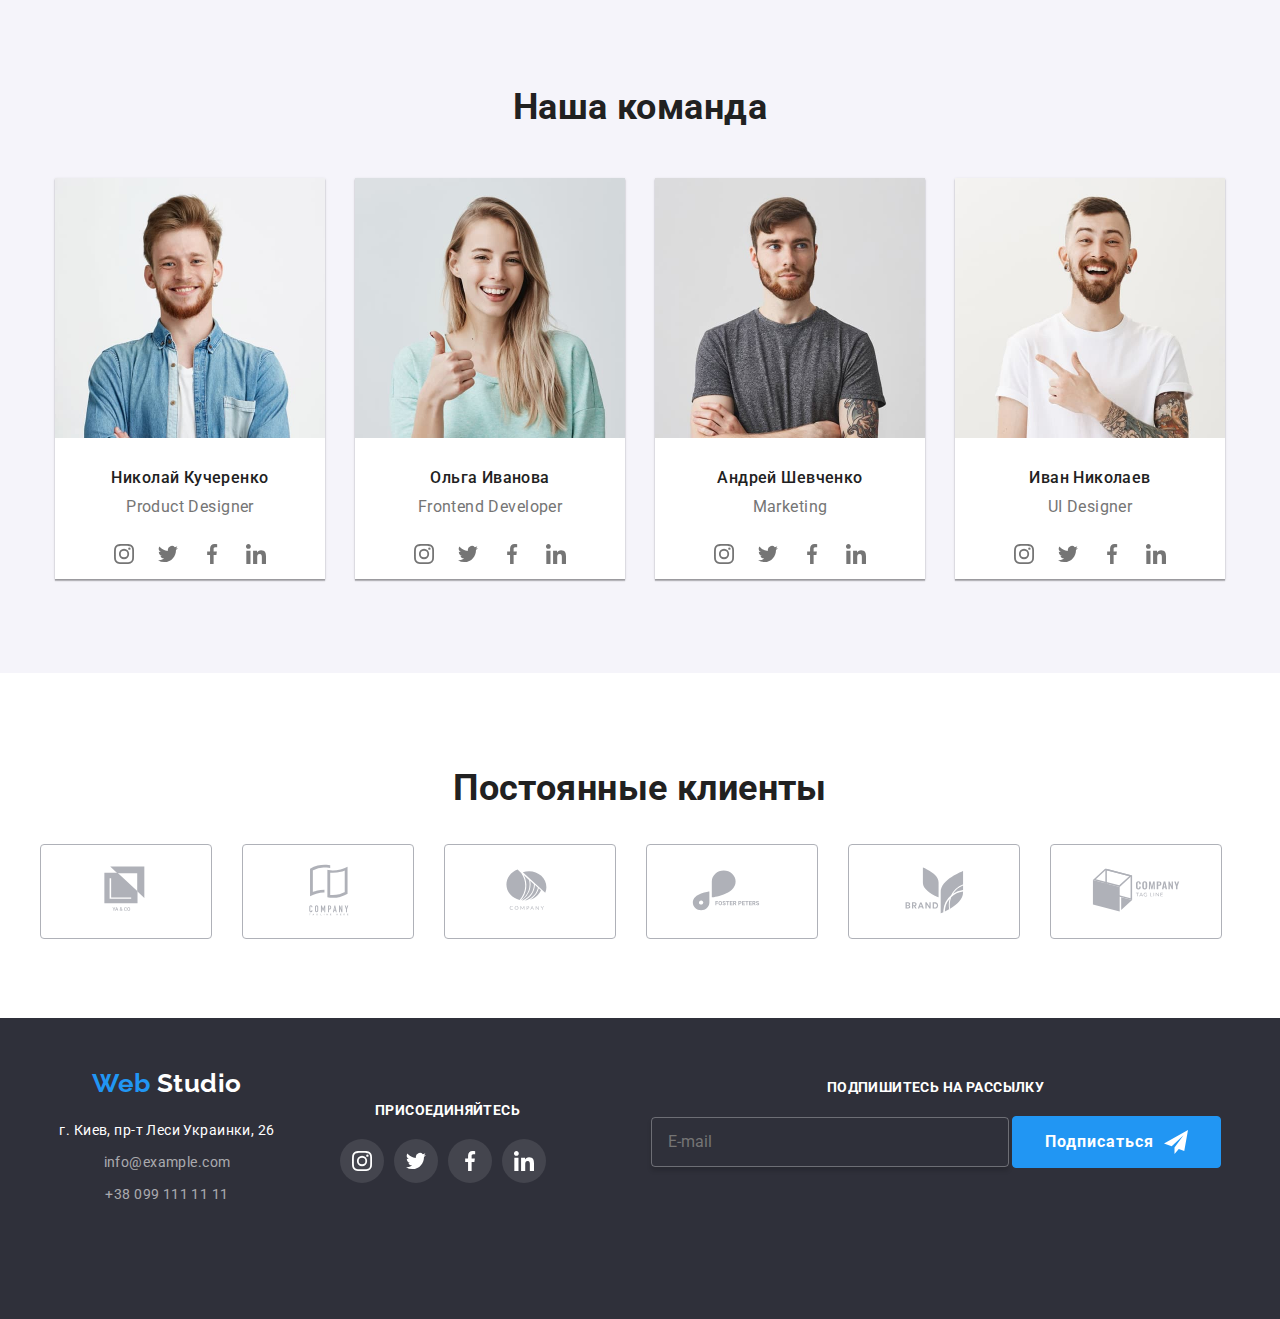
==== commit a766ef46: "Draft1" ====
--- a/index.html
+++ b/index.html
@@ -182,7 +182,7 @@
                 src="./images/nik.jpg"
                 alt="Николай Кучеренко"
                 class="team-img"
-                sizes="(min-width:1200px) 20vw, (min-width:768) 25vw, 60vw"
+                sizes="(min-width:1200px) 25vw, (min-width:768) 50w, 100vw"
               />
               <h3 class="team-name">Николай Кучеренко</h3>
               <p class="team-profession" lang="en">Product Designer</p>
@@ -227,7 +227,7 @@
                 src="./images/olga.jpg"
                 alt="Ольга Иванова"
                 class="team-img"
-                sizes="(min-width:1200px) 20vw, (min-width:768) 25vw, 60vw"
+                sizes="(min-width:1200px) 25vw, (min-width:768) 50vw, 100vw"
               />
               <h3 class="team-name">Ольга Иванова</h3>
               <p class="team-profession" lang="en">Frontend Developer</p>
@@ -272,7 +272,7 @@
                 src="./images/andy.jpg"
                 alt="Андрей Шевченко"
                 class="team-img"
-                sizes="(min-width:1200px) 20vw, (min-width:768) 25vw, 60vw"
+                sizes="(min-width:1200px) 25vw, (min-width:768) 50vw, 100vw"
               />
               <h3 class="team-name">Андрей Шевченко</h3>
               <p class="team-profession" lang="en">Marketing</p>
@@ -317,7 +317,7 @@
                 src="./images/ivan.jpg"
                 alt="Иван Николаев"
                 class="team-img"
-                sizes="(min-width:1200px) 20vw, (min-width:768) 25vw, 60vw"
+                sizes="(min-width:1200px) 25vw, (min-width:768) 50vw, 100vw"
               />
               <h3 class="team-name">Иван Николаев</h3>
               <p class="team-profession" lang="en">UI Designer</p>
--- a/css/main.min.css
+++ b/css/main.min.css
@@ -1,2 +1,2 @@
-body{color:#757575;background-color:#ffffff;font-family:Roboto;font-size:14px;font-weight:400;letter-spacing:0.02em}@media screen and (min-width: 1200px){body{letter-spacing:0.03em}}ul{list-style:none;padding:0;margin:0}.container{padding:0 15px;margin:0 auto;text-align:center}@media screen and (min-width: 480px){.container{width:480px}}@media screen and (min-width: 768px){.container{width:768px}}@media screen and (min-width: 1200px){.container{width:1200px}}.section{padding-bottom:60px;padding-top:60px}@media screen and (min-width: 1200px){.section{padding-bottom:94px;padding-top:94px}}.section.activity{padding-top:0}.button{display:-webkit-inline-box;display:-ms-inline-flexbox;display:inline-flex;border-radius:4px;padding:10px 32px;color:#ffffff;background-color:#2196f3;border:1px solid #2196f3;font-weight:700;font-size:16px;line-height:30px;text-align:center;letter-spacing:0.06em;text-decoration:none;-webkit-box-align:center;-ms-flex-align:center;align-items:center;-webkit-transition:color 250ms cubic-bezier(0.4, 0, 0.2, 1),background-color 250ms cubic-bezier(0.4, 0, 0.2, 1);transition:color 250ms cubic-bezier(0.4, 0, 0.2, 1),background-color 250ms cubic-bezier(0.4, 0, 0.2, 1);cursor:pointer}.button:hover,.button:focus{color:#2196f3;background-color:#ffffff}.button-img{display:-webkit-inline-box;display:-ms-inline-flexbox;display:inline-flex;margin-left:10px;fill:currentColor}.logo{color:#212121;text-decoration:none;font-family:Raleway;font-weight:700;font-size:24px;line-height:1.17}@media screen and (min-width: 768px){.logo{margin-right:80px}}@media screen and (min-width: 1200px){.logo{font-size:26px;line-height:1.19;margin-right:86px}}.logo.logo-secondary{color:#ffffff}.logo-accent{color:#2196f3}header{position:relative}header .container{display:-webkit-box;display:-ms-flexbox;display:flex;border-bottom:1px solid #ececec;-webkit-box-align:center;-ms-flex-align:center;align-items:center}@media screen and (max-width: 767px){header .container{-webkit-box-pack:justify;-ms-flex-pack:justify;justify-content:space-between;padding:15px}}.button-menu{display:-webkit-inline-box;display:-ms-inline-flexbox;display:inline-flex;margin:0;padding:0;border:none;background-color:transparent}.button-menu .icon-close{display:none}.button-menu.is-open .icon-close{display:block}.button-menu.is-open .icon-menu{display:none}@media screen and (min-width: 767px){.button-menu{display:none}}.icon-menu:hover{fill:#2196f3}.icon-close:hover{fill:#2196f3}.menu-container{display:-webkit-box;display:-ms-flexbox;display:flex;text-align:center;-webkit-box-align:center;-ms-flex-align:center;align-items:center}.menu-container.is-open{display:block}@media screen and (max-width: 767px){.menu-container{display:none;position:absolute;top:100%;left:0;width:100%;background-color:#fff;padding:60px 0;-webkit-box-shadow:0px 1px 3px rgba(0,0,0,0.16),0px 2px 4px rgba(0,0,0,0.08),0px 4px 8px rgba(0,0,0,0.04);box-shadow:0px 1px 3px rgba(0,0,0,0.16),0px 2px 4px rgba(0,0,0,0.08),0px 4px 8px rgba(0,0,0,0.04)}}@media screen and (max-width: 767px){.header-list li:not(:last-child){margin-bottom:50px}}header .link{display:inline-block;padding:10px 0;font-family:inherit;font-weight:500;font-size:18px;line-height:1.17;letter-spacing:0.02em;color:#212121;text-decoration:none}@media screen and (min-width: 768px){header .link{font-size:14px;line-height:1.14;padding:28px 0}}header .link:hover,header .link:focus{color:#2196f3}.link.current{position:relative;color:#2196f3}.link.current::after{position:absolute;content:"";display:block;bottom:0;width:100%;height:4px;border-radius:2px;background-color:#2196f3}header .link-info{font-family:inherit;font-weight:500;font-size:18px;line-height:1.17;color:#757575;text-decoration:none}@media screen and (min-width: 768px){header .link-info{font-size:12px;line-height:1.17}}header .link-info:hover,header .link-info:focus{color:#2196f3}.info-img{margin-right:10px;fill:currentColor}@media screen and (min-width: 768px){.header-info{text-align:left}}@media screen and (max-width: 767px){.header-info{margin-top:60px}.header-info li:not(:first-child){margin-top:16px}}@media screen and (min-width: 1200px){.header-info{display:-webkit-box;display:-ms-flexbox;display:flex;-webkit-box-align:center;-ms-flex-align:center;align-items:center}.header-info li:not(:last-child){margin-right:30px}}@media screen and (min-width: 768px){.header-list{display:-webkit-box;display:-ms-flexbox;display:flex}.header-list li:not(:last-child){margin-right:50px}}.site-nav{-webkit-box-align:center;-ms-flex-align:center;align-items:center}@media screen and (min-width: 768px){.site-nav{margin-right:80px}}@media screen and (min-width: 1200px){.site-nav{margin-right:300px}}.hero{text-align:center;display:-webkit-box;display:-ms-flexbox;display:flex;-webkit-box-pack:center;-ms-flex-pack:center;justify-content:center}.overlay{max-width:1600px;height:400px;padding:118px 60px;background-image:-webkit-gradient(linear, left top, left bottom, from(rgba(47,48,58,0.8)), to(rgba(47,48,58,0.8))),url("../images/hero-mobile.jpg");background-image:linear-gradient(rgba(47,48,58,0.8), rgba(47,48,58,0.8)),url("../images/hero-mobile.jpg");background-repeat:no-repeat;background-position:center;background-size:cover}@media screen and (min-device-pixel-ratio: 2), screen and (-webkit-min-device-pixel-ratio: 2), screen and (min-resolution: 192dpi), screen and (min-resolution: 2dppx){.overlay{background-image:-webkit-gradient(linear, left top, left bottom, from(rgba(47,48,58,0.8)), to(rgba(47,48,58,0.8))),url("../images/hero-mobile@2x.jpg");background-image:linear-gradient(rgba(47,48,58,0.8), rgba(47,48,58,0.8)),url("../images/hero-mobile@2x.jpg")}}@media screen and (min-width: 768px){.overlay{background-image:-webkit-gradient(linear, left top, left bottom, from(rgba(47,48,58,0.8)), to(rgba(47,48,58,0.8))),url("../images/hero-tablet.jpg");background-image:linear-gradient(rgba(47,48,58,0.8), rgba(47,48,58,0.8)),url("../images/hero-tablet.jpg")}}@media screen and (min-device-pixel-ratio: 2), screen and (-webkit-min-device-pixel-ratio: 2), screen and (min-resolution: 192dpi), screen and (min-resolution: 2dppx){.overlay{background-image:-webkit-gradient(linear, left top, left bottom, from(rgba(47,48,58,0.8)), to(rgba(47,48,58,0.8))),url("../images/hero-tablet@2x.jpg");background-image:linear-gradient(rgba(47,48,58,0.8), rgba(47,48,58,0.8)),url("../images/hero-tablet@2x.jpg")}}@media screen and (min-width: 1200px){.overlay{height:600px;padding:200px 237px;background-image:-webkit-gradient(linear, left top, left bottom, from(rgba(47,48,58,0.8)), to(rgba(47,48,58,0.8))),url("../images/hero-desktop.jpg");background-image:linear-gradient(rgba(47,48,58,0.8), rgba(47,48,58,0.8)),url("../images/hero-desktop.jpg")}}@media screen and (min-device-pixel-ratio: 2), screen and (-webkit-min-device-pixel-ratio: 2), screen and (min-resolution: 192dpi), screen and (min-resolution: 2dppx){.overlay{background-image:-webkit-gradient(linear, left top, left bottom, from(rgba(47,48,58,0.8)), to(rgba(47,48,58,0.8))),url("../images/hero-desktop@2x.jpg");background-image:linear-gradient(rgba(47,48,58,0.8), rgba(47,48,58,0.8)),url("../images/hero-desktop@2x.jpg")}}.hero-title{margin-top:0;margin-bottom:30px;font-weight:900;font-size:26px;line-height:1.62;letter-spacing:0.06em;text-transform:uppercase;color:#ffffff}@media screen and (min-width: 1200px){.hero-title{font-size:44px;line-height:1.36}}.main-advantage-title{position:absolute;width:1px;height:1px;margin:-1px;border:0;padding:0;clip:rect(0 0 0 0);overflow:hidden}.advantage-list{margin:-15px}@media screen and (min-width: 768px){.advantage-list{display:-webkit-box;display:-ms-flexbox;display:flex;-ms-flex-wrap:wrap;flex-wrap:wrap}}.advantage-item{text-align:center;margin:15px}@media screen and (min-width: 768px){.advantage-item{text-align:start;width:calc((100% - 4 * 15px) / 2)}}@media screen and (min-width: 1200px){.advantage-item{width:calc((100% - 8 * 15px) / 4)}}.advantage-frame{display:-webkit-box;display:-ms-flexbox;display:flex;margin-bottom:30px;width:270px;height:120px;background:#f5f4fa;-webkit-box-pack:center;-ms-flex-pack:center;justify-content:center;-webkit-box-align:center;-ms-flex-align:center;align-items:center}.advantage-title{margin-top:0;margin-bottom:10px;font-weight:700;font-size:inherit;line-height:1.14;text-transform:uppercase;color:#212121}.advantage-text{margin-top:0;margin-bottom:0;line-height:1.71}.section.activity{display:none}@media screen and (min-width: 1200px){.section.activity{display:block}}.activity-main-title{margin-top:0;margin-bottom:50px;font-weight:700;font-size:36px;line-height:1.17;text-align:center;color:#212121}.activity-list{display:-webkit-box;display:-ms-flexbox;display:flex}.activity-item{position:relative}.activity-item:not(:last-child){margin-right:30px}.activity-overlay{position:absolute;bottom:0px;width:100%;height:70px;background-color:rgba(47,48,58,0.8)}.activity-title{position:absolute;top:50%;left:50%;margin:0;-webkit-transform:translate(-50%, -50%);transform:translate(-50%, -50%);width:205px;font-weight:700;font-size:inherit;line-height:1.14;text-align:center;text-transform:uppercase;color:#ffffff}.section.team{background-color:#f5f4fa}.team-title{margin-top:0;margin-bottom:30px;font-weight:700;font-size:28px;line-height:1.18;text-align:center;color:#212121}@media screen and (min-width: 1200px){.team-title{margin-bottom:50px;font-size:36px;line-height:1.17}}.team-list{display:-webkit-box;display:-ms-flexbox;display:flex;-ms-flex-wrap:wrap;flex-wrap:wrap}.team-item{width:450px;height:320px;background:#ffffff;-webkit-box-shadow:0px 2px 1px rgba(0,0,0,0.2),0px 1px 1px rgba(0,0,0,0.14),0px 1px 3px rgba(0,0,0,0.12);box-shadow:0px 2px 1px rgba(0,0,0,0.2),0px 1px 1px rgba(0,0,0,0.14),0px 1px 3px rgba(0,0,0,0.12)}@media screen and (min-width: 768px){.team-item{width:354px}}@media screen and (min-width: 1200px){.team-item{width:270px;height:260px}}@media screen and (max-width: 1199px){.team-item{margin-bottom:30px}}.team-item:not(:last-child){margin-right:30px}.team-img{display:block;margin-bottom:30px;height:100%;width:100%;-o-object-fit:cover;object-fit:cover}.team-name{margin-top:0;margin-bottom:10px;font-weight:500;font-size:16px;line-height:1.19;color:#212121}.team-profession{margin-top:0;margin-bottom:16px;font-size:16px;line-height:1.19}.social-img{fill:#757575;border-radius:50%;-webkit-transition:fill 250ms cubic-bezier(0.4, 0, 0.2, 1),background-color 250ms cubic-bezier(0.4, 0, 0.2, 1);transition:fill 250ms cubic-bezier(0.4, 0, 0.2, 1),background-color 250ms cubic-bezier(0.4, 0, 0.2, 1)}.social-img:hover{fill:#ffffff;background-color:#2196f3}.social-list{display:-webkit-box;display:-ms-flexbox;display:flex;-webkit-box-pack:center;-ms-flex-pack:center;justify-content:center}.clients-title{margin-top:0;margin-bottom:30px;font-size:28px;line-height:1.18;text-align:center;color:#212121}@media screen and (min-width: 1200px){.clients-title{margin-bottom:50px;font-size:36px;line-height:1.17}}.client-list{display:-webkit-box;display:-ms-flexbox;display:flex;-ms-flex-wrap:wrap;flex-wrap:wrap;margin:-15px}.client-item{color:#afb1b8;border:1px solid #afb1b8;border-radius:4px;-webkit-transition:border-radius 250ms cubic-bezier(0.4, 0, 0.2, 1);transition:border-radius 250ms cubic-bezier(0.4, 0, 0.2, 1);margin:15px}@media screen and (max-width: 767px){.client-item{width:calc((100% - 4 * 15px) / 2)}}@media screen and (min-width: 768px) and (max-width: 1200px){.client-item{width:calc((100% - 6 * 15px) / 3)}}@media screen and (min-width: 1200px){.client-item{margin:0}}.client-item:hover{border:1px solid #2196f3}@media screen and (min-width: 1200px){.client-item:not(:last-child){margin-right:30px}}.client-link{color:#afb1b8}.client-img{fill:#afb1b8;-webkit-transition:fill 250ms cubic-bezier(0.4, 0, 0.2, 1);transition:fill 250ms cubic-bezier(0.4, 0, 0.2, 1)}.client-img:hover{fill:#2196f3}.buttons{margin-bottom:50px;display:-webkit-box;display:-ms-flexbox;display:flex;-ms-flex-wrap:wrap;flex-wrap:wrap;-webkit-box-pack:start;-ms-flex-pack:start;justify-content:start}@media screen and (min-width: 768px){.buttons{-webkit-box-pack:center;-ms-flex-pack:center;justify-content:center}}.filter-button:not(:last-child){margin-right:8px}.filter-button{display:block;padding:6px 22px;font-weight:500;font-size:16px;line-height:1.63;text-align:center;letter-spacing:0.03em;color:#212121;background:#f5f4fa;border:none;border-radius:4px;-webkit-transition:background-color 250ms cubic-bezier(0.4, 0, 0.2, 1),color 250ms cubic-bezier(0.4, 0, 0.2, 1);transition:background-color 250ms cubic-bezier(0.4, 0, 0.2, 1),color 250ms cubic-bezier(0.4, 0, 0.2, 1)}@media screen and (max-width: 767px){.filter-button{margin-bottom:10px}}.filter-button:focus,.filter-button:hover{color:#ffffff;background-color:#2196f3}.project-list{display:-webkit-box;display:-ms-flexbox;display:flex;-ms-flex-wrap:wrap;flex-wrap:wrap}.project-item{width:450x;height:294px;border:1px solid #eeeeee;border-radius:5px;-webkit-transition:-webkit-box-shadow 250ms cubic-bezier(0.4, 0, 0.2, 1);transition:-webkit-box-shadow 250ms cubic-bezier(0.4, 0, 0.2, 1);transition:box-shadow 250ms cubic-bezier(0.4, 0, 0.2, 1);transition:box-shadow 250ms cubic-bezier(0.4, 0, 0.2, 1), -webkit-box-shadow 250ms cubic-bezier(0.4, 0, 0.2, 1)}@media screen and (min-width: 768px){.project-item{width:calc((100% - 4 * 15px) / 2)}}@media screen and (min-width: 1200px){.project-item{width:calc((100% - 6 * 15px) / 3)}}.project-item:hover{-webkit-box-shadow:1px 4px 6px rgba(0,0,0,0.16),0px 4px 4px rgba(0,0,0,0.06),0px 1px 1px rgba(0,0,0,0.12);box-shadow:1px 4px 6px rgba(0,0,0,0.16),0px 4px 4px rgba(0,0,0,0.06),0px 1px 1px rgba(0,0,0,0.12)}.project-item:not(:nth-child(3n)){margin-right:30px}.project-item:not(:nth-last-child(-n+3)){margin-bottom:30px}.filter-button{font-weight:500;font-size:16px;line-height:1.63;text-align:center;color:#212121;cursor:pointer}.project-item a{text-decoration:none}.project-img{width:370px;height:294px}.project-hover p{margin:0px;font-size:18px;line-height:1.56;color:#ffffff}.project-wrap{position:relative;margin-bottom:20px;width:370px;height:294px;overflow:hidden}.project-hover{position:absolute;bottom:0px;width:100%;height:100%;padding:63px 23px;background-color:rgba(33,150,243,0.9);-webkit-transform:translateY(100%);transform:translateY(100%);-webkit-transition:-webkit-transform 250ms cubic-bezier(0.4, 0, 0.2, 1);transition:-webkit-transform 250ms cubic-bezier(0.4, 0, 0.2, 1);transition:transform 250ms cubic-bezier(0.4, 0, 0.2, 1);transition:transform 250ms cubic-bezier(0.4, 0, 0.2, 1), -webkit-transform 250ms cubic-bezier(0.4, 0, 0.2, 1)}.project-item:hover .project-hover{-webkit-transform:translateY(0);transform:translateY(0)}.project-name{margin-top:0;margin-bottom:4px;font-weight:700;font-size:18px;line-height:2;letter-spacing:0.06em;color:#212121}.project-class{margin-top:0;margin-bottom:20px;font-size:16px;line-height:1.88;color:#757575}.backdrop{position:fixed;top:0px;left:0px;width:100%;height:100%;background:rgba(0,0,0,0.2);opacity:1;-webkit-transition:opacity 250ms cubic-bezier(0.4, 0, 0.2, 1);transition:opacity 250ms cubic-bezier(0.4, 0, 0.2, 1);overflow-y:scroll}.backdrop.is-hidden{opacity:0;pointer-events:none}.backdrop.is-hidden .modal{-webkit-transform:translate(-50%, -50%) scale(1.2);transform:translate(-50%, -50%) scale(1.2)}.modal{position:absolute;display:-webkit-box;display:-ms-flexbox;display:flex;-webkit-box-orient:vertical;-webkit-box-direction:normal;-ms-flex-direction:column;flex-direction:column;-webkit-box-align:center;-ms-flex-align:center;align-items:center;top:50%;left:50%;-webkit-transform:translate(-50%, -50%) scale(1);transform:translate(-50%, -50%) scale(1);-webkit-transition:-webkit-transform 250ms cubic-bezier(0.4, 0, 0.2, 1);transition:-webkit-transform 250ms cubic-bezier(0.4, 0, 0.2, 1);transition:transform 250ms cubic-bezier(0.4, 0, 0.2, 1);transition:transform 250ms cubic-bezier(0.4, 0, 0.2, 1), -webkit-transform 250ms cubic-bezier(0.4, 0, 0.2, 1);padding:40px;width:450px;height:609px;background:#ffffff;-webkit-box-shadow:0px 2px 1px rgba(0,0,0,0.2),0px 1px 1px rgba(0,0,0,0.14),0px 1px 3px rgba(0,0,0,0.12);box-shadow:0px 2px 1px rgba(0,0,0,0.2),0px 1px 1px rgba(0,0,0,0.14),0px 1px 3px rgba(0,0,0,0.12);border-radius:4px}@media screen and (min-width: 1200px){.modal{width:528px;height:581px}}.button-close{position:absolute;top:8px;right:8px;background-color:#fff;height:30px;width:30px;padding:0;border-radius:50%;border:1px solid white;-webkit-box-shadow:0px 2px 1px rgba(0,0,0,0.2),0px 1px 1px rgba(0,0,0,0.14),0px 1px 3px rgba(0,0,0,0.12);box-shadow:0px 2px 1px rgba(0,0,0,0.2),0px 1px 1px rgba(0,0,0,0.14),0px 1px 3px rgba(0,0,0,0.12);cursor:pointer}.button-close:hover{fill:#2196f3}.modal-title{text-align:center;font-weight:700;font-size:20px;line-height:1.5;color:#212121;margin:0px 0px 30px}@media screen and (min-width: 1200px){.modal-title{line-height:1.15}}.form-field{position:relative;width:100%;margin-bottom:28px}.form-input{width:100%;padding:12px 42px;border:1px solid rgba(33,33,33,0.2);border-radius:4px;font-size:14px;line-height:1.14;letter-spacing:0.01em;cursor:pointer;color:#757575}.form-field:focus-within .form-input{border-color:#2196f3;outline:1px solid #2196f3}.modal-img{position:absolute;top:11px;left:16px}.form-field:focus-within .modal-img{fill:#2196f3}.form-label{position:absolute;top:12px;left:42px;-webkit-transition:-webkit-transform 250ms cubic-bezier(0.4, 0, 0.2, 1);transition:-webkit-transform 250ms cubic-bezier(0.4, 0, 0.2, 1);transition:transform 250ms cubic-bezier(0.4, 0, 0.2, 1);transition:transform 250ms cubic-bezier(0.4, 0, 0.2, 1), -webkit-transform 250ms cubic-bezier(0.4, 0, 0.2, 1)}.form-field:focus-within .form-label{-webkit-transform:translate(-26px, -32px);transform:translate(-26px, -32px);color:#2196f3}.form-input:not(:placeholder-shown)+.form-label{-webkit-transform:translate(-26px, -32px);transform:translate(-26px, -32px);color:#2196f3}.comment-area{width:370px;height:120px;margin-bottom:20px;resize:none;border-radius:4px;padding:12px 16px;cursor:pointer}@media screen and (min-width: 1200px){.comment-area{width:448px}}.comment-area:focus-within{outline:2px solid #2196f3}.comment-field{position:relative}.comment-label{position:absolute;top:12px;left:16px;color:#757575;-webkit-transition:-webkit-transform 250ms cubic-bezier(0.4, 0, 0.2, 1);transition:-webkit-transform 250ms cubic-bezier(0.4, 0, 0.2, 1);transition:transform 250ms cubic-bezier(0.4, 0, 0.2, 1);transition:transform 250ms cubic-bezier(0.4, 0, 0.2, 1), -webkit-transform 250ms cubic-bezier(0.4, 0, 0.2, 1)}.comment-field:focus-within .comment-label{-webkit-transform:translateY(-32px);transform:translateY(-32px);color:#2196f3}.comment-area:not(:placeholder-shown)+.comment-label{-webkit-transform:translateY(-32px);transform:translateY(-32px);color:#2196f3}.agreement{display:-webkit-box;display:-ms-flexbox;display:flex;-webkit-box-align:center;-ms-flex-align:center;align-items:center;margin-bottom:30px;font-size:12px;line-height:1.17px}.checkbox{position:absolute;width:1px;height:1px;margin:-1px;border:0;padding:0;clip:rect(0 0 0 0);overflow:hidden}.checkbox-icon{display:inline-block;width:15px;height:15px;border:2px solid #212121;border-radius:4px;margin-right:8px}.checkbox:checked+.checkbox-icon{border-color:#2196f3;background-color:#2196f3;background-image:url(../images/check.svg);background-size:contain;background-origin:border-box}.agreement-link{color:#2196f3;margin-left:3px}.footer{background-color:#2f303a}footer .logo{margin-right:0}footer .container{padding-bottom:24px;display:-webkit-box;display:-ms-flexbox;display:flex;-webkit-box-align:center;-ms-flex-align:center;align-items:center;-webkit-box-pack:center;-ms-flex-pack:center;justify-content:center}.footer-list{text-align:center;padding:48px 0px 28px}@media screen and (min-width: 1200px){.footer-list{display:-webkit-box;display:-ms-flexbox;display:flex;-webkit-box-align:baseline;-ms-flex-align:baseline;align-items:baseline}}.address{display:block;font-style:normal;text-align:center;font-weight:400;line-height:1.71;letter-spacing:0.03em;color:rgba(255,255,255,0.6)}.physical-address{color:#ffffff;margin-top:20px;margin-bottom:8px}.social-title{font-weight:700;font-size:14px;line-height:1.14;text-transform:uppercase;color:#ffffff;margin-bottom:20px}.footer-social{margin-bottom:60px}@media screen and (min-width: 1200px){.footer-social{margin-right:95px}}.footer-social .social-img{margin-right:10px;fill:#ffffff;background-color:rgba(255,255,255,0.1);border-radius:50%}.email-address{margin-bottom:8px}.footer-address{margin-bottom:60px}@media screen and (min-width: 768px){.footer-address{margin-right:65px}}.social-list{display:-webkit-box;display:-ms-flexbox;display:flex;-webkit-box-pack:center;-ms-flex-pack:center;justify-content:center}.signup-input{width:450px;padding:14px 16px;margin-bottom:20px;font-size:16px;line-height:1.25;color:rgba(255,255,255,0.6);background-color:inherit;border:1px solid rgba(255,255,255,0.3);-webkit-box-shadow:0px 4px 4px rgba(0,0,0,0.15);box-shadow:0px 4px 4px rgba(0,0,0,0.15);border-radius:4px}@media screen and (max-width: 1199px){.signup-input{display:block}}@media screen and (min-width: 1200px){.signup-input{width:358px}}.signup-input:hover,.signup-input:focus{outline:none}@media screen and (min-width: 768px){.footer-nav{display:-webkit-box;display:-ms-flexbox;display:flex;-webkit-box-align:center;-ms-flex-align:center;align-items:center}}
+body{color:#757575;background-color:#ffffff;font-family:Roboto;font-size:14px;font-weight:400;letter-spacing:0.02em}@media screen and (min-width: 1200px){body{letter-spacing:0.03em}}ul{list-style:none;padding:0;margin:0}.container{padding:0 15px;margin:0 auto;text-align:center}@media screen and (min-width: 480px){.container{width:480px}}@media screen and (min-width: 768px){.container{width:768px}}@media screen and (min-width: 1200px){.container{width:1200px}}.section{padding-bottom:60px;padding-top:60px}@media screen and (min-width: 1200px){.section{padding-bottom:94px;padding-top:94px}}.section.activity{padding-top:0}.button{display:-webkit-inline-box;display:-ms-inline-flexbox;display:inline-flex;border-radius:4px;padding:10px 32px;color:#ffffff;background-color:#2196f3;border:1px solid #2196f3;font-weight:700;font-size:16px;line-height:30px;text-align:center;letter-spacing:0.06em;text-decoration:none;-webkit-box-align:center;-ms-flex-align:center;align-items:center;-webkit-transition:color 250ms cubic-bezier(0.4, 0, 0.2, 1),background-color 250ms cubic-bezier(0.4, 0, 0.2, 1);transition:color 250ms cubic-bezier(0.4, 0, 0.2, 1),background-color 250ms cubic-bezier(0.4, 0, 0.2, 1);cursor:pointer}.button:hover,.button:focus{color:#2196f3;background-color:#ffffff}.button-img{display:-webkit-inline-box;display:-ms-inline-flexbox;display:inline-flex;margin-left:10px;fill:currentColor}.logo{color:#212121;text-decoration:none;font-family:Raleway;font-weight:700;font-size:24px;line-height:1.17}@media screen and (min-width: 768px){.logo{margin-right:80px}}@media screen and (min-width: 1200px){.logo{font-size:26px;line-height:1.19;margin-right:86px}}.logo.logo-secondary{color:#ffffff}.logo-accent{color:#2196f3}header{position:relative}header .container{display:-webkit-box;display:-ms-flexbox;display:flex;border-bottom:1px solid #ececec;-webkit-box-align:center;-ms-flex-align:center;align-items:center}@media screen and (max-width: 767px){header .container{-webkit-box-pack:justify;-ms-flex-pack:justify;justify-content:space-between;padding:15px}}.button-menu{display:-webkit-inline-box;display:-ms-inline-flexbox;display:inline-flex;margin:0;padding:0;border:none;background-color:transparent}.button-menu .icon-close{display:none}.button-menu.is-open .icon-close{display:block}.button-menu.is-open .icon-menu{display:none}.button-menu:hover{fill:#2196f3}@media screen and (min-width: 767px){.button-menu{display:none}}.menu-container{display:-webkit-box;display:-ms-flexbox;display:flex;text-align:center;-webkit-box-align:center;-ms-flex-align:center;align-items:center}.menu-container.is-open{display:block}@media screen and (max-width: 767px){.menu-container{display:none;position:absolute;z-index:100;top:100%;left:0;width:100%;background-color:#fff;padding:60px 0;-webkit-box-shadow:0px 1px 3px rgba(0,0,0,0.16),0px 2px 4px rgba(0,0,0,0.08),0px 4px 8px rgba(0,0,0,0.04);box-shadow:0px 1px 3px rgba(0,0,0,0.16),0px 2px 4px rgba(0,0,0,0.08),0px 4px 8px rgba(0,0,0,0.04)}}@media screen and (max-width: 767px){.header-list li:not(:last-child){margin-bottom:50px}}header .link{display:inline-block;padding:10px 0;font-family:inherit;font-weight:500;font-size:18px;line-height:1.17;letter-spacing:0.02em;color:#212121;text-decoration:none}@media screen and (min-width: 768px){header .link{font-size:14px;line-height:1.14;padding:28px 0}}header .link:hover,header .link:focus{color:#2196f3}.link.current{position:relative;color:#2196f3}.link.current::after{position:absolute;content:"";display:block;bottom:0;width:100%;height:4px;border-radius:2px;background-color:#2196f3}header .link-info{font-family:inherit;font-weight:500;font-size:18px;line-height:1.17;color:#757575;text-decoration:none}@media screen and (min-width: 768px){header .link-info{font-size:12px;line-height:1.17}}header .link-info:hover,header .link-info:focus{color:#2196f3}.info-img{margin-right:10px;fill:currentColor}@media screen and (min-width: 768px){.header-info{text-align:left}}@media screen and (max-width: 767px){.header-info{margin-top:60px}.header-info li:not(:first-child){margin-top:16px}}@media screen and (min-width: 1200px){.header-info{display:-webkit-box;display:-ms-flexbox;display:flex;-webkit-box-align:center;-ms-flex-align:center;align-items:center}.header-info li:not(:last-child){margin-right:30px}}@media screen and (min-width: 768px){.header-list{display:-webkit-box;display:-ms-flexbox;display:flex}.header-list li:not(:last-child){margin-right:50px}}.site-nav{-webkit-box-align:center;-ms-flex-align:center;align-items:center}@media screen and (min-width: 768px){.site-nav{margin-right:80px}}@media screen and (min-width: 1200px){.site-nav{margin-right:300px}}.hero{text-align:center;display:-webkit-box;display:-ms-flexbox;display:flex;-webkit-box-pack:center;-ms-flex-pack:center;justify-content:center}.overlay{max-width:1600px;height:400px;padding:118px 60px;background-image:-webkit-gradient(linear, left top, left bottom, from(rgba(47,48,58,0.8)), to(rgba(47,48,58,0.8))),url("../images/hero-mobile.jpg");background-image:linear-gradient(rgba(47,48,58,0.8), rgba(47,48,58,0.8)),url("../images/hero-mobile.jpg");background-repeat:no-repeat;background-position:center;background-size:cover}@media screen and (min-device-pixel-ratio: 2), screen and (-webkit-min-device-pixel-ratio: 2), screen and (min-resolution: 192dpi), screen and (min-resolution: 2dppx){.overlay{background-image:-webkit-gradient(linear, left top, left bottom, from(rgba(47,48,58,0.8)), to(rgba(47,48,58,0.8))),url("../images/hero-mobile@2x.jpg");background-image:linear-gradient(rgba(47,48,58,0.8), rgba(47,48,58,0.8)),url("../images/hero-mobile@2x.jpg")}}@media screen and (min-width: 768px){.overlay{background-image:-webkit-gradient(linear, left top, left bottom, from(rgba(47,48,58,0.8)), to(rgba(47,48,58,0.8))),url("../images/hero-tablet.jpg");background-image:linear-gradient(rgba(47,48,58,0.8), rgba(47,48,58,0.8)),url("../images/hero-tablet.jpg")}}@media screen and (min-device-pixel-ratio: 2), screen and (-webkit-min-device-pixel-ratio: 2), screen and (min-resolution: 192dpi), screen and (min-resolution: 2dppx){.overlay{background-image:-webkit-gradient(linear, left top, left bottom, from(rgba(47,48,58,0.8)), to(rgba(47,48,58,0.8))),url("../images/hero-tablet@2x.jpg");background-image:linear-gradient(rgba(47,48,58,0.8), rgba(47,48,58,0.8)),url("../images/hero-tablet@2x.jpg")}}@media screen and (min-width: 1200px){.overlay{height:600px;padding:200px 237px;background-image:-webkit-gradient(linear, left top, left bottom, from(rgba(47,48,58,0.8)), to(rgba(47,48,58,0.8))),url("../images/hero-desktop.jpg");background-image:linear-gradient(rgba(47,48,58,0.8), rgba(47,48,58,0.8)),url("../images/hero-desktop.jpg")}}@media screen and (min-device-pixel-ratio: 2), screen and (-webkit-min-device-pixel-ratio: 2), screen and (min-resolution: 192dpi), screen and (min-resolution: 2dppx){.overlay{background-image:-webkit-gradient(linear, left top, left bottom, from(rgba(47,48,58,0.8)), to(rgba(47,48,58,0.8))),url("../images/hero-desktop@2x.jpg");background-image:linear-gradient(rgba(47,48,58,0.8), rgba(47,48,58,0.8)),url("../images/hero-desktop@2x.jpg")}}.hero-title{margin-top:0;margin-bottom:30px;font-weight:900;font-size:26px;line-height:1.62;letter-spacing:0.06em;text-transform:uppercase;color:#ffffff}@media screen and (min-width: 1200px){.hero-title{font-size:44px;line-height:1.36}}.main-advantage-title{position:absolute;width:1px;height:1px;margin:-1px;border:0;padding:0;clip:rect(0 0 0 0);overflow:hidden}.advantage-list{margin:-15px}@media screen and (min-width: 768px){.advantage-list{display:-webkit-box;display:-ms-flexbox;display:flex;-ms-flex-wrap:wrap;flex-wrap:wrap}}.advantage-item{text-align:center;margin:15px}@media screen and (min-width: 768px){.advantage-item{text-align:start;width:calc((100% - 4 * 15px) / 2)}}@media screen and (min-width: 1200px){.advantage-item{width:calc((100% - 8 * 15px) / 4)}}.advantage-frame{display:-webkit-box;display:-ms-flexbox;display:flex;margin-bottom:30px;max-width:450px;height:120px;background:#f5f4fa;-webkit-box-pack:center;-ms-flex-pack:center;justify-content:center;-webkit-box-align:center;-ms-flex-align:center;align-items:center}@media screen and (min-width: 768px){.advantage-frame{max-width:354px}}@media screen and (min-width: 1200px){.advantage-frame{max-width:270px}}.advantage-title{margin-top:0;margin-bottom:10px;font-weight:700;font-size:inherit;line-height:1.14;text-transform:uppercase;color:#212121}.advantage-text{margin-top:0;margin-bottom:0;line-height:1.71}.section.activity{display:none}@media screen and (min-width: 1200px){.section.activity{display:block}}.activity-main-title{margin-top:0;margin-bottom:50px;font-weight:700;font-size:36px;line-height:1.17;text-align:center;color:#212121}.activity-list{display:-webkit-box;display:-ms-flexbox;display:flex}.activity-item{position:relative}.activity-item:not(:last-child){margin-right:30px}.activity-overlay{position:absolute;bottom:0px;width:100%;height:70px;background-color:rgba(47,48,58,0.8)}.activity-title{position:absolute;top:50%;left:50%;margin:0;-webkit-transform:translate(-50%, -50%);transform:translate(-50%, -50%);width:205px;font-weight:700;font-size:inherit;line-height:1.14;text-align:center;text-transform:uppercase;color:#ffffff}.section.team{background-color:#f5f4fa}.team-title{margin-top:0;margin-bottom:30px;font-weight:700;font-size:28px;line-height:1.18;text-align:center;color:#212121}@media screen and (min-width: 1200px){.team-title{margin-bottom:50px;font-size:36px;line-height:1.17}}.team-list{display:-webkit-box;display:-ms-flexbox;display:flex;-ms-flex-wrap:wrap;flex-wrap:wrap}.team-item{width:450px;background:#ffffff;-webkit-box-shadow:0px 2px 1px rgba(0,0,0,0.2),0px 1px 1px rgba(0,0,0,0.14),0px 1px 3px rgba(0,0,0,0.12);box-shadow:0px 2px 1px rgba(0,0,0,0.2),0px 1px 1px rgba(0,0,0,0.14),0px 1px 3px rgba(0,0,0,0.12)}@media screen and (min-width: 768px){.team-item{width:354px}.team-item:nth-child(2n+1){margin-right:30px}}@media screen and (min-width: 1200px){.team-item{width:270px}.team-item:not(:last-child){margin-right:30px}}@media screen and (max-width: 1199px){.team-item{margin-bottom:30px}}.team-img{display:block;margin-bottom:30px;width:100%;-o-object-fit:cover;object-fit:cover}.team-name{margin-top:0;margin-bottom:10px;font-weight:500;font-size:16px;line-height:1.19;color:#212121}.team-profession{margin-top:0;margin-bottom:16px;font-size:16px;line-height:1.19}.social-img{fill:#757575;border-radius:50%;-webkit-transition:fill 250ms cubic-bezier(0.4, 0, 0.2, 1),background-color 250ms cubic-bezier(0.4, 0, 0.2, 1);transition:fill 250ms cubic-bezier(0.4, 0, 0.2, 1),background-color 250ms cubic-bezier(0.4, 0, 0.2, 1)}.social-img:hover{fill:#ffffff;background-color:#2196f3}.social-list{display:-webkit-box;display:-ms-flexbox;display:flex;-webkit-box-pack:center;-ms-flex-pack:center;justify-content:center}.clients-title{margin-top:0;margin-bottom:30px;font-size:28px;line-height:1.18;text-align:center;color:#212121}@media screen and (min-width: 1200px){.clients-title{margin-bottom:50px;font-size:36px;line-height:1.17}}.client-list{display:-webkit-box;display:-ms-flexbox;display:flex;-ms-flex-wrap:wrap;flex-wrap:wrap;margin:-15px}.client-item{color:#afb1b8;border:1px solid #afb1b8;border-radius:4px;-webkit-transition:border-radius 250ms cubic-bezier(0.4, 0, 0.2, 1);transition:border-radius 250ms cubic-bezier(0.4, 0, 0.2, 1);margin:15px}@media screen and (max-width: 767px){.client-item{width:calc((100% - 4 * 15px) / 2)}}@media screen and (min-width: 768px) and (max-width: 1200px){.client-item{width:calc((100% - 6 * 15px) / 3)}}@media screen and (min-width: 1200px){.client-item{margin:0}}.client-item:hover{border:1px solid #2196f3}@media screen and (min-width: 1200px){.client-item:not(:last-child){margin-right:30px}}.client-link{color:#afb1b8}.client-img{fill:#afb1b8;-webkit-transition:fill 250ms cubic-bezier(0.4, 0, 0.2, 1);transition:fill 250ms cubic-bezier(0.4, 0, 0.2, 1)}.client-img:hover{fill:#2196f3}.buttons{margin-bottom:50px;display:-webkit-box;display:-ms-flexbox;display:flex;-ms-flex-wrap:wrap;flex-wrap:wrap;-webkit-box-pack:start;-ms-flex-pack:start;justify-content:start}@media screen and (min-width: 768px){.buttons{-webkit-box-pack:center;-ms-flex-pack:center;justify-content:center}}.filter-button:not(:last-child){margin-right:8px}.filter-button{display:block;padding:6px 22px;font-weight:500;font-size:16px;line-height:1.63;text-align:center;letter-spacing:0.03em;color:#212121;background:#f5f4fa;border:none;border-radius:4px;-webkit-transition:background-color 250ms cubic-bezier(0.4, 0, 0.2, 1),color 250ms cubic-bezier(0.4, 0, 0.2, 1);transition:background-color 250ms cubic-bezier(0.4, 0, 0.2, 1),color 250ms cubic-bezier(0.4, 0, 0.2, 1)}@media screen and (max-width: 767px){.filter-button{margin-bottom:10px}}.filter-button:focus,.filter-button:hover{color:#ffffff;background-color:#2196f3}.project-list{display:-webkit-box;display:-ms-flexbox;display:flex;-ms-flex-wrap:wrap;flex-wrap:wrap}.project-item{width:450px;border:1px solid #eeeeee;border-radius:5px;-webkit-transition:-webkit-box-shadow 250ms cubic-bezier(0.4, 0, 0.2, 1);transition:-webkit-box-shadow 250ms cubic-bezier(0.4, 0, 0.2, 1);transition:box-shadow 250ms cubic-bezier(0.4, 0, 0.2, 1);transition:box-shadow 250ms cubic-bezier(0.4, 0, 0.2, 1), -webkit-box-shadow 250ms cubic-bezier(0.4, 0, 0.2, 1)}@media screen and (min-width: 768px) and (max-width: 1199px){.project-item{width:354px}.project-item:nth-child(2n+1){margin-right:30px}.project-item:not(:last-child){margin-bottom:30px}}@media screen and (min-width: 1200px){.project-item{width:370px}.project-item:not(:nth-child(3n)){margin-right:30px}.project-item:not(:nth-last-child(-n+3)){margin-bottom:30px}}.project-item:hover{-webkit-box-shadow:1px 4px 6px rgba(0,0,0,0.16),0px 4px 4px rgba(0,0,0,0.06),0px 1px 1px rgba(0,0,0,0.12);box-shadow:1px 4px 6px rgba(0,0,0,0.16),0px 4px 4px rgba(0,0,0,0.06),0px 1px 1px rgba(0,0,0,0.12)}.filter-button{font-weight:500;font-size:16px;line-height:1.63;text-align:center;color:#212121;cursor:pointer}.project-item a{text-decoration:none}.project-img{width:370px;height:294px}.project-hover p{margin:0px;font-size:18px;line-height:1.56;color:#ffffff}.project-wrap{position:relative;margin-bottom:20px;overflow:hidden}.project-hover{position:absolute;bottom:0px;width:100%;height:100%;padding:63px 23px;background-color:rgba(33,150,243,0.9);-webkit-transform:translateY(100%);transform:translateY(100%);-webkit-transition:-webkit-transform 250ms cubic-bezier(0.4, 0, 0.2, 1);transition:-webkit-transform 250ms cubic-bezier(0.4, 0, 0.2, 1);transition:transform 250ms cubic-bezier(0.4, 0, 0.2, 1);transition:transform 250ms cubic-bezier(0.4, 0, 0.2, 1), -webkit-transform 250ms cubic-bezier(0.4, 0, 0.2, 1)}.project-item:hover .project-hover{-webkit-transform:translateY(0);transform:translateY(0)}.project-name{margin-top:0;margin-bottom:4px;font-weight:700;font-size:18px;line-height:2;letter-spacing:0.06em;color:#212121}.project-class{margin-top:0;margin-bottom:20px;font-size:16px;line-height:1.88;color:#757575}.backdrop{position:fixed;top:0px;left:0px;width:100%;height:100%;background:rgba(0,0,0,0.2);opacity:1;-webkit-transition:opacity 250ms cubic-bezier(0.4, 0, 0.2, 1);transition:opacity 250ms cubic-bezier(0.4, 0, 0.2, 1);overflow-y:scroll}.backdrop.is-hidden{opacity:0;pointer-events:none}.backdrop.is-hidden .modal{-webkit-transform:translate(-50%, -50%) scale(1.2);transform:translate(-50%, -50%) scale(1.2)}.modal{position:absolute;display:-webkit-box;display:-ms-flexbox;display:flex;-webkit-box-orient:vertical;-webkit-box-direction:normal;-ms-flex-direction:column;flex-direction:column;-webkit-box-align:center;-ms-flex-align:center;align-items:center;top:50%;left:50%;-webkit-transform:translate(-50%, -50%) scale(1);transform:translate(-50%, -50%) scale(1);-webkit-transition:-webkit-transform 250ms cubic-bezier(0.4, 0, 0.2, 1);transition:-webkit-transform 250ms cubic-bezier(0.4, 0, 0.2, 1);transition:transform 250ms cubic-bezier(0.4, 0, 0.2, 1);transition:transform 250ms cubic-bezier(0.4, 0, 0.2, 1), -webkit-transform 250ms cubic-bezier(0.4, 0, 0.2, 1);padding:40px;width:450px;height:609px;background:#ffffff;-webkit-box-shadow:0px 2px 1px rgba(0,0,0,0.2),0px 1px 1px rgba(0,0,0,0.14),0px 1px 3px rgba(0,0,0,0.12);box-shadow:0px 2px 1px rgba(0,0,0,0.2),0px 1px 1px rgba(0,0,0,0.14),0px 1px 3px rgba(0,0,0,0.12);border-radius:4px}@media screen and (min-width: 1200px){.modal{width:528px;height:581px}}.button-close{position:absolute;top:8px;right:8px;background-color:#fff;height:30px;width:30px;padding:0;border-radius:50%;border:1px solid white;-webkit-box-shadow:0px 2px 1px rgba(0,0,0,0.2),0px 1px 1px rgba(0,0,0,0.14),0px 1px 3px rgba(0,0,0,0.12);box-shadow:0px 2px 1px rgba(0,0,0,0.2),0px 1px 1px rgba(0,0,0,0.14),0px 1px 3px rgba(0,0,0,0.12);cursor:pointer}.button-close:hover{fill:#2196f3}.modal-title{text-align:center;font-weight:700;font-size:20px;line-height:1.5;color:#212121;margin:0px 0px 30px}@media screen and (min-width: 1200px){.modal-title{line-height:1.15}}.form-field{position:relative;width:100%;margin-bottom:28px}.form-input{width:100%;padding:12px 42px;border:1px solid rgba(33,33,33,0.2);border-radius:4px;font-size:14px;line-height:1.14;letter-spacing:0.01em;cursor:pointer;color:#757575}.form-field:focus-within .form-input{border-color:#2196f3;outline:1px solid #2196f3}.modal-img{position:absolute;top:11px;left:16px}.form-field:focus-within .modal-img{fill:#2196f3}.form-label{position:absolute;top:12px;left:42px;-webkit-transition:-webkit-transform 250ms cubic-bezier(0.4, 0, 0.2, 1);transition:-webkit-transform 250ms cubic-bezier(0.4, 0, 0.2, 1);transition:transform 250ms cubic-bezier(0.4, 0, 0.2, 1);transition:transform 250ms cubic-bezier(0.4, 0, 0.2, 1), -webkit-transform 250ms cubic-bezier(0.4, 0, 0.2, 1)}.form-field:focus-within .form-label{-webkit-transform:translate(-26px, -32px);transform:translate(-26px, -32px);color:#2196f3}.form-input:not(:placeholder-shown)+.form-label{-webkit-transform:translate(-26px, -32px);transform:translate(-26px, -32px);color:#2196f3}.comment-area{width:370px;height:120px;margin-bottom:20px;resize:none;border-radius:4px;padding:12px 16px;cursor:pointer}@media screen and (min-width: 1200px){.comment-area{width:448px}}.comment-area:focus-within{outline:2px solid #2196f3}.comment-field{position:relative}.comment-label{position:absolute;top:12px;left:16px;color:#757575;-webkit-transition:-webkit-transform 250ms cubic-bezier(0.4, 0, 0.2, 1);transition:-webkit-transform 250ms cubic-bezier(0.4, 0, 0.2, 1);transition:transform 250ms cubic-bezier(0.4, 0, 0.2, 1);transition:transform 250ms cubic-bezier(0.4, 0, 0.2, 1), -webkit-transform 250ms cubic-bezier(0.4, 0, 0.2, 1)}.comment-field:focus-within .comment-label{-webkit-transform:translateY(-32px);transform:translateY(-32px);color:#2196f3}.comment-area:not(:placeholder-shown)+.comment-label{-webkit-transform:translateY(-32px);transform:translateY(-32px);color:#2196f3}.agreement{display:-webkit-box;display:-ms-flexbox;display:flex;-webkit-box-align:center;-ms-flex-align:center;align-items:center;margin-bottom:30px;font-size:12px;line-height:1.17px}.checkbox{position:absolute;width:1px;height:1px;margin:-1px;border:0;padding:0;clip:rect(0 0 0 0);overflow:hidden}.checkbox-icon{display:inline-block;width:15px;height:15px;border:2px solid #212121;border-radius:4px;margin-right:8px}.checkbox:checked+.checkbox-icon{border-color:#2196f3;background-color:#2196f3;background-image:url(../images/check.svg);background-size:contain;background-origin:border-box}.agreement-link{color:#2196f3;margin-left:3px}.footer{background-color:#2f303a}footer .logo{margin-right:0}footer .container{padding-bottom:24px;display:-webkit-box;display:-ms-flexbox;display:flex;-webkit-box-align:center;-ms-flex-align:center;align-items:center;-webkit-box-pack:center;-ms-flex-pack:center;justify-content:center}.footer-list{text-align:center;padding:48px 0px 28px}@media screen and (min-width: 1200px){.footer-list{display:-webkit-box;display:-ms-flexbox;display:flex;-webkit-box-align:baseline;-ms-flex-align:baseline;align-items:baseline}}.address{display:block;font-style:normal;text-align:center;font-weight:400;line-height:1.71;letter-spacing:0.03em;color:rgba(255,255,255,0.6)}.physical-address{color:#ffffff;margin-top:20px;margin-bottom:8px}.social-title{font-weight:700;font-size:14px;line-height:1.14;text-transform:uppercase;color:#ffffff;margin-bottom:20px}.footer-social{margin-bottom:60px}@media screen and (min-width: 1200px){.footer-social{margin-right:95px}}.footer-social .social-img{margin-right:10px;fill:#ffffff;background-color:rgba(255,255,255,0.1);border-radius:50%}.email-address{margin-bottom:8px}.footer-address{margin-bottom:60px}@media screen and (min-width: 768px){.footer-address{margin-right:65px}}.social-list{display:-webkit-box;display:-ms-flexbox;display:flex;-webkit-box-pack:center;-ms-flex-pack:center;justify-content:center}.signup-input{width:450px;padding:14px 16px;margin-bottom:20px;font-size:16px;line-height:1.25;color:rgba(255,255,255,0.6);background-color:inherit;border:1px solid rgba(255,255,255,0.3);-webkit-box-shadow:0px 4px 4px rgba(0,0,0,0.15);box-shadow:0px 4px 4px rgba(0,0,0,0.15);border-radius:4px}@media screen and (max-width: 1199px){.signup-input{display:block}}@media screen and (min-width: 1200px){.signup-input{width:358px}}.signup-input:hover,.signup-input:focus{outline:none}@media screen and (min-width: 768px){.footer-nav{display:-webkit-box;display:-ms-flexbox;display:flex;-webkit-box-align:center;-ms-flex-align:center;align-items:center}}
 /*# sourceMappingURL=main.min.css.map */